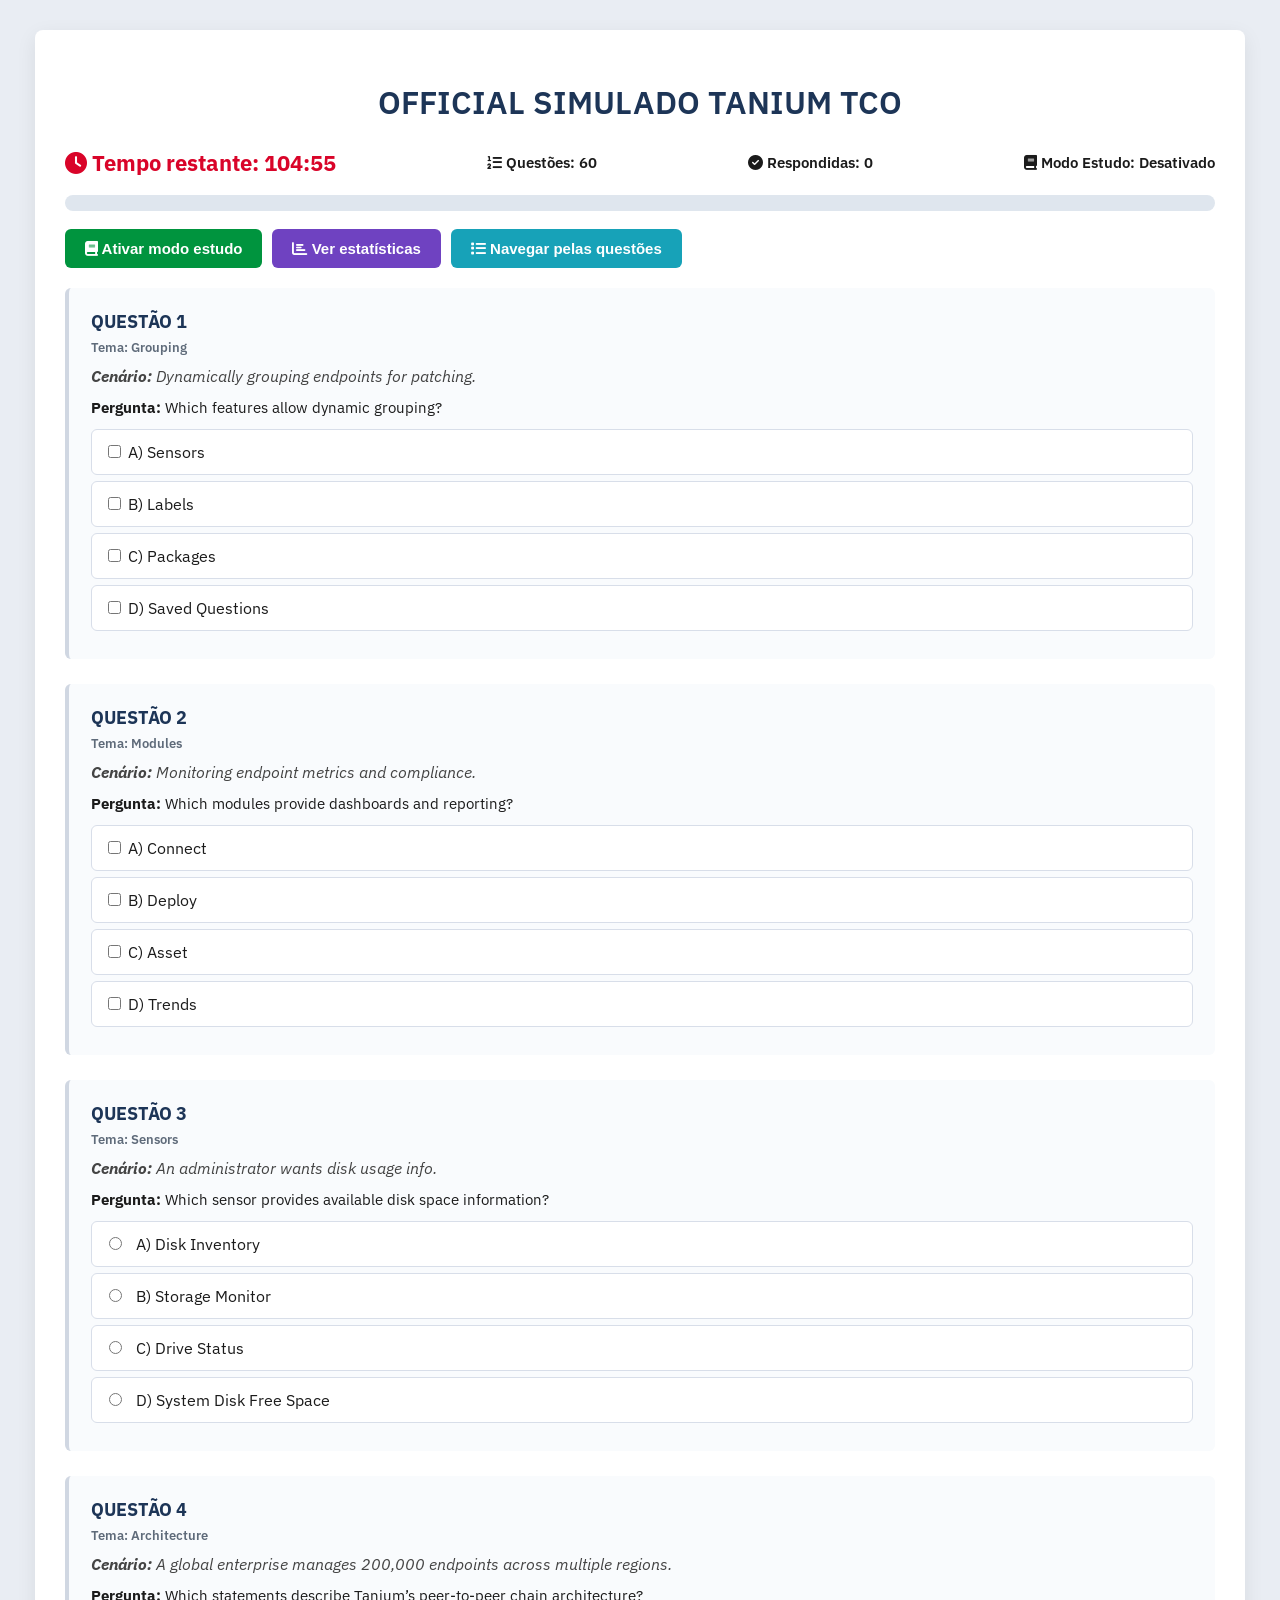
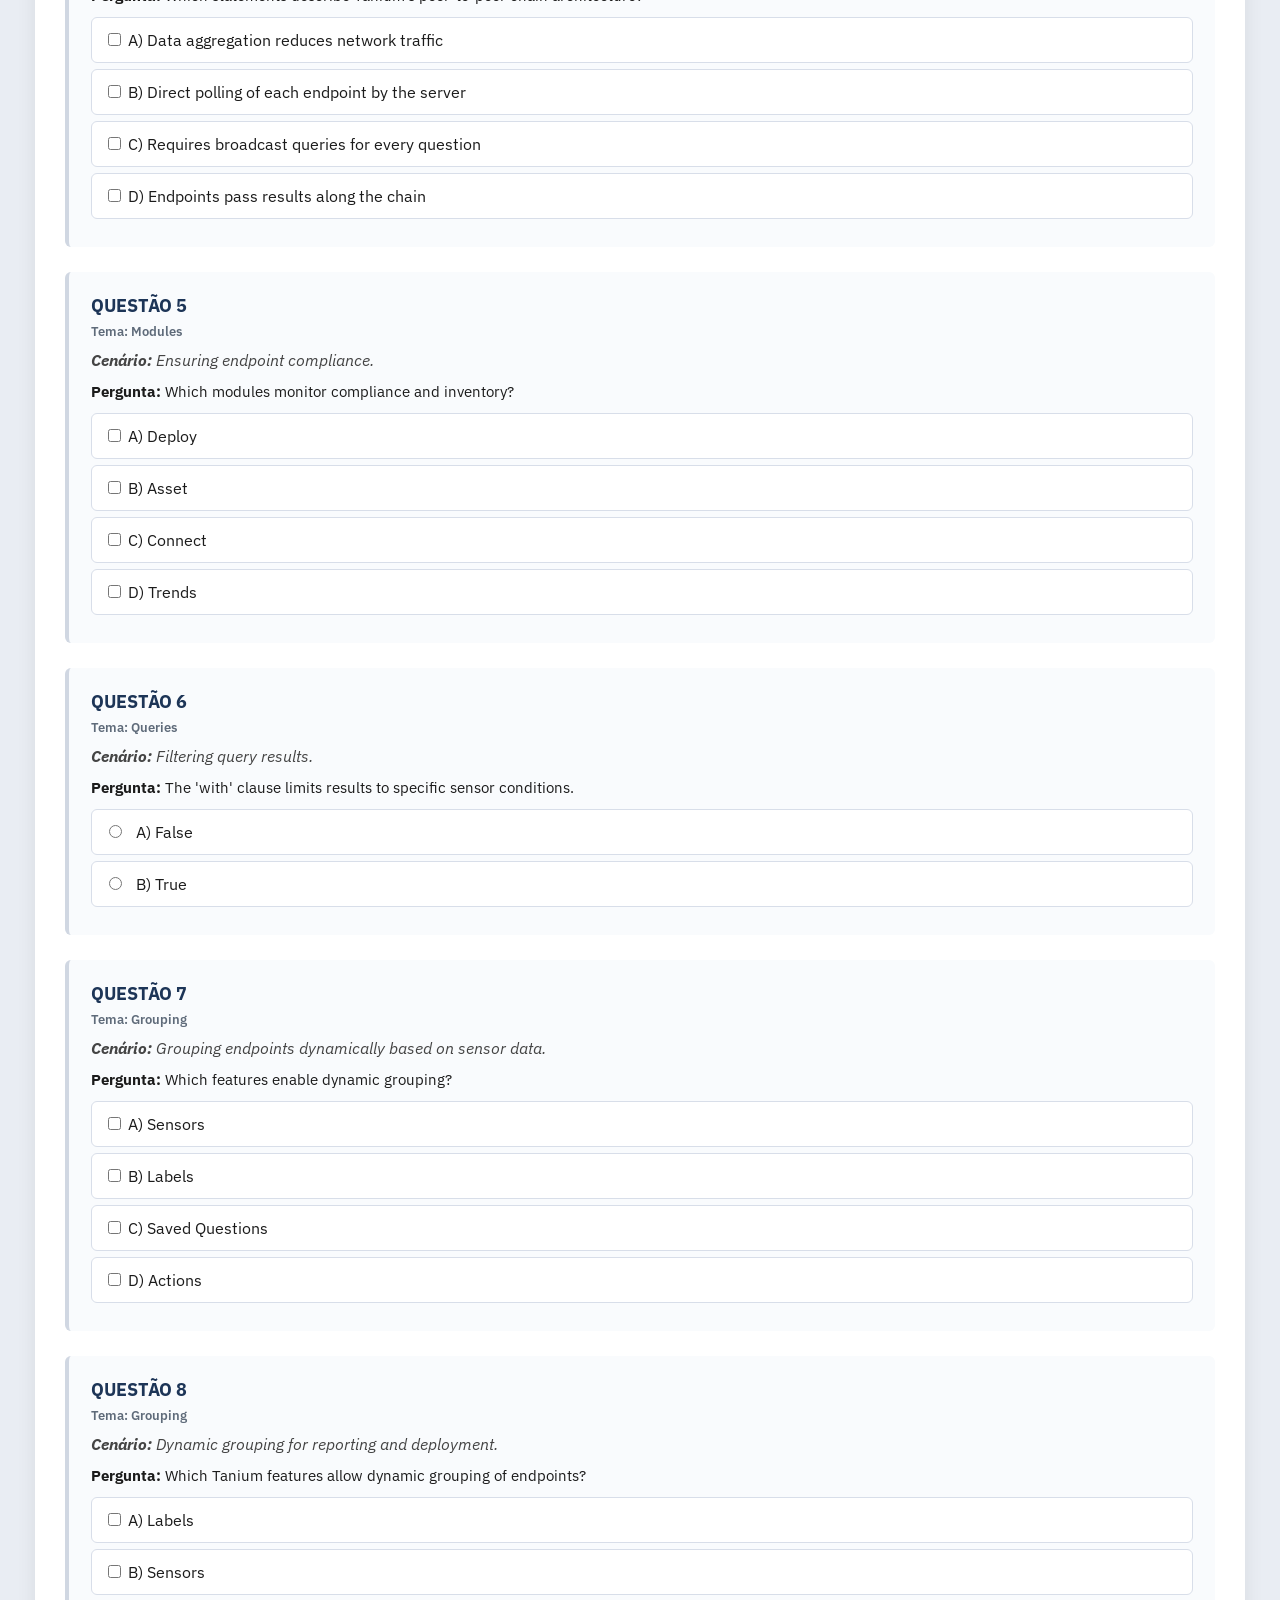
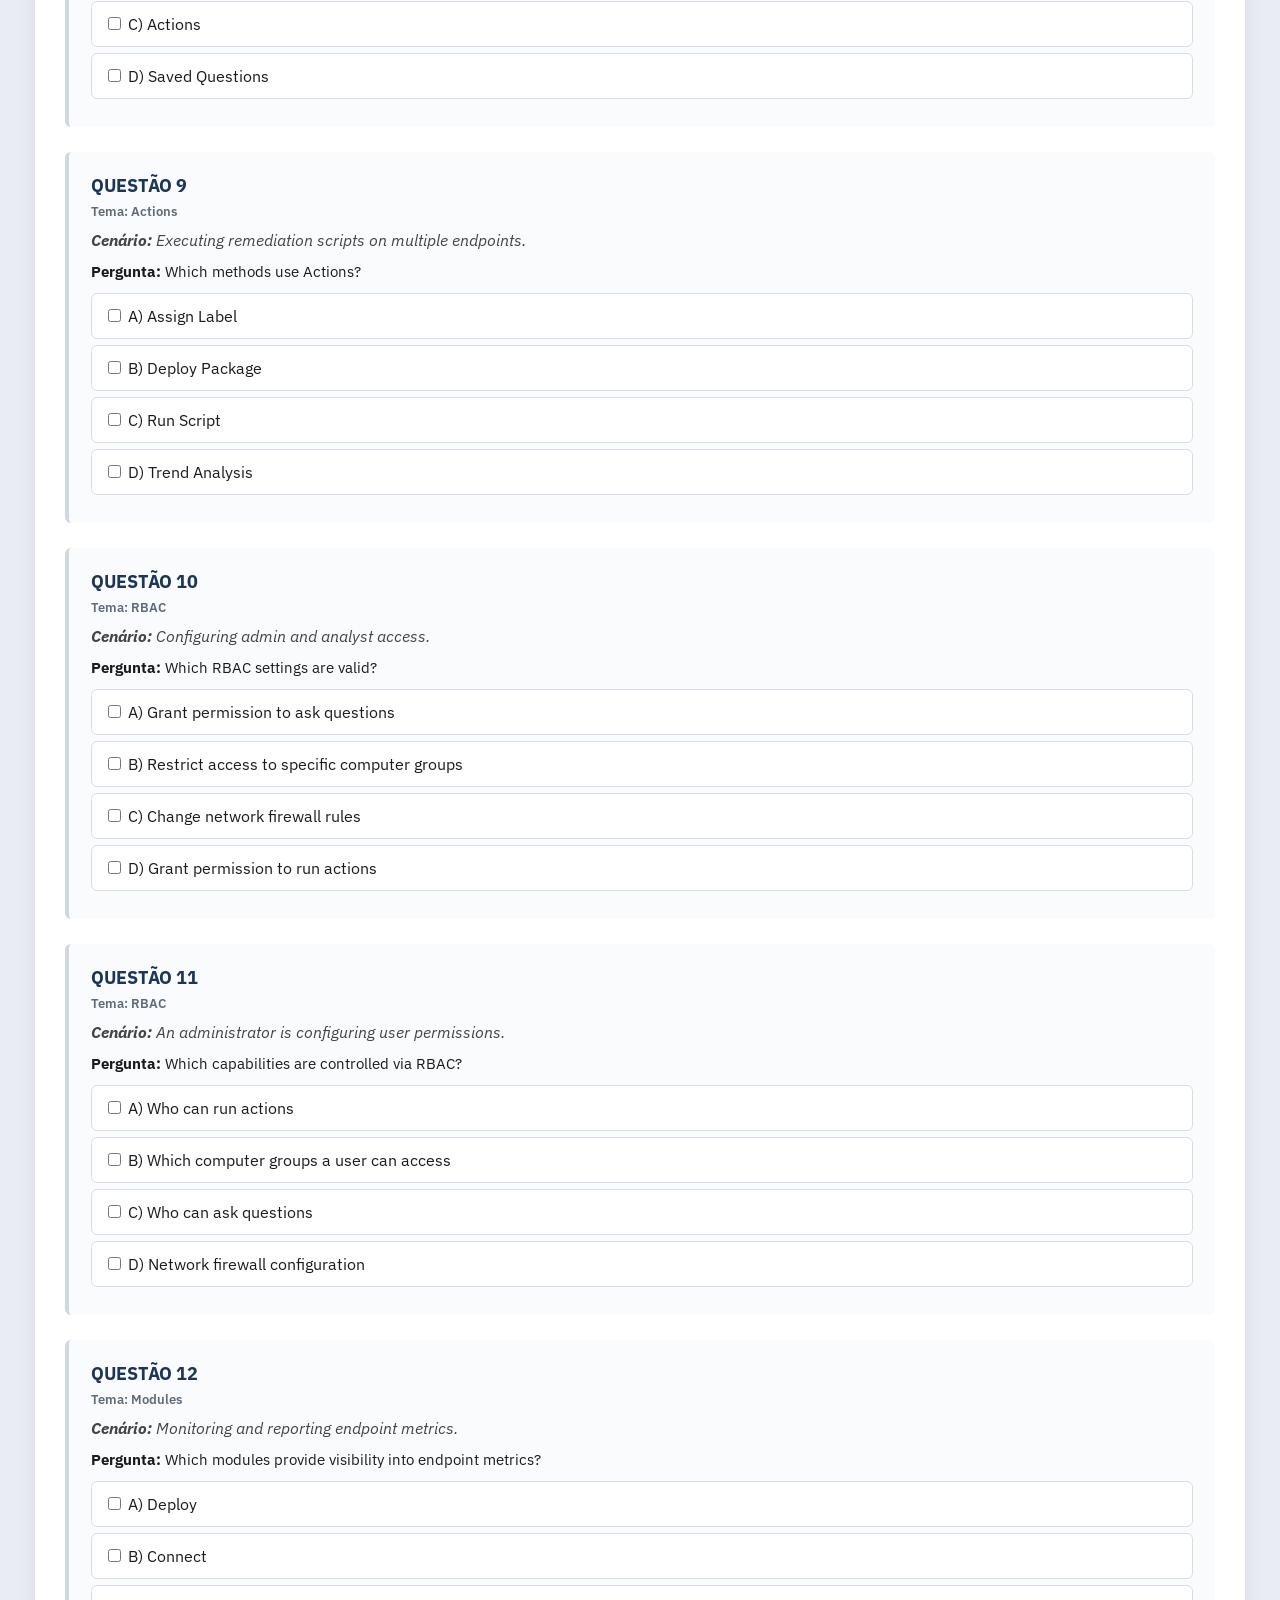
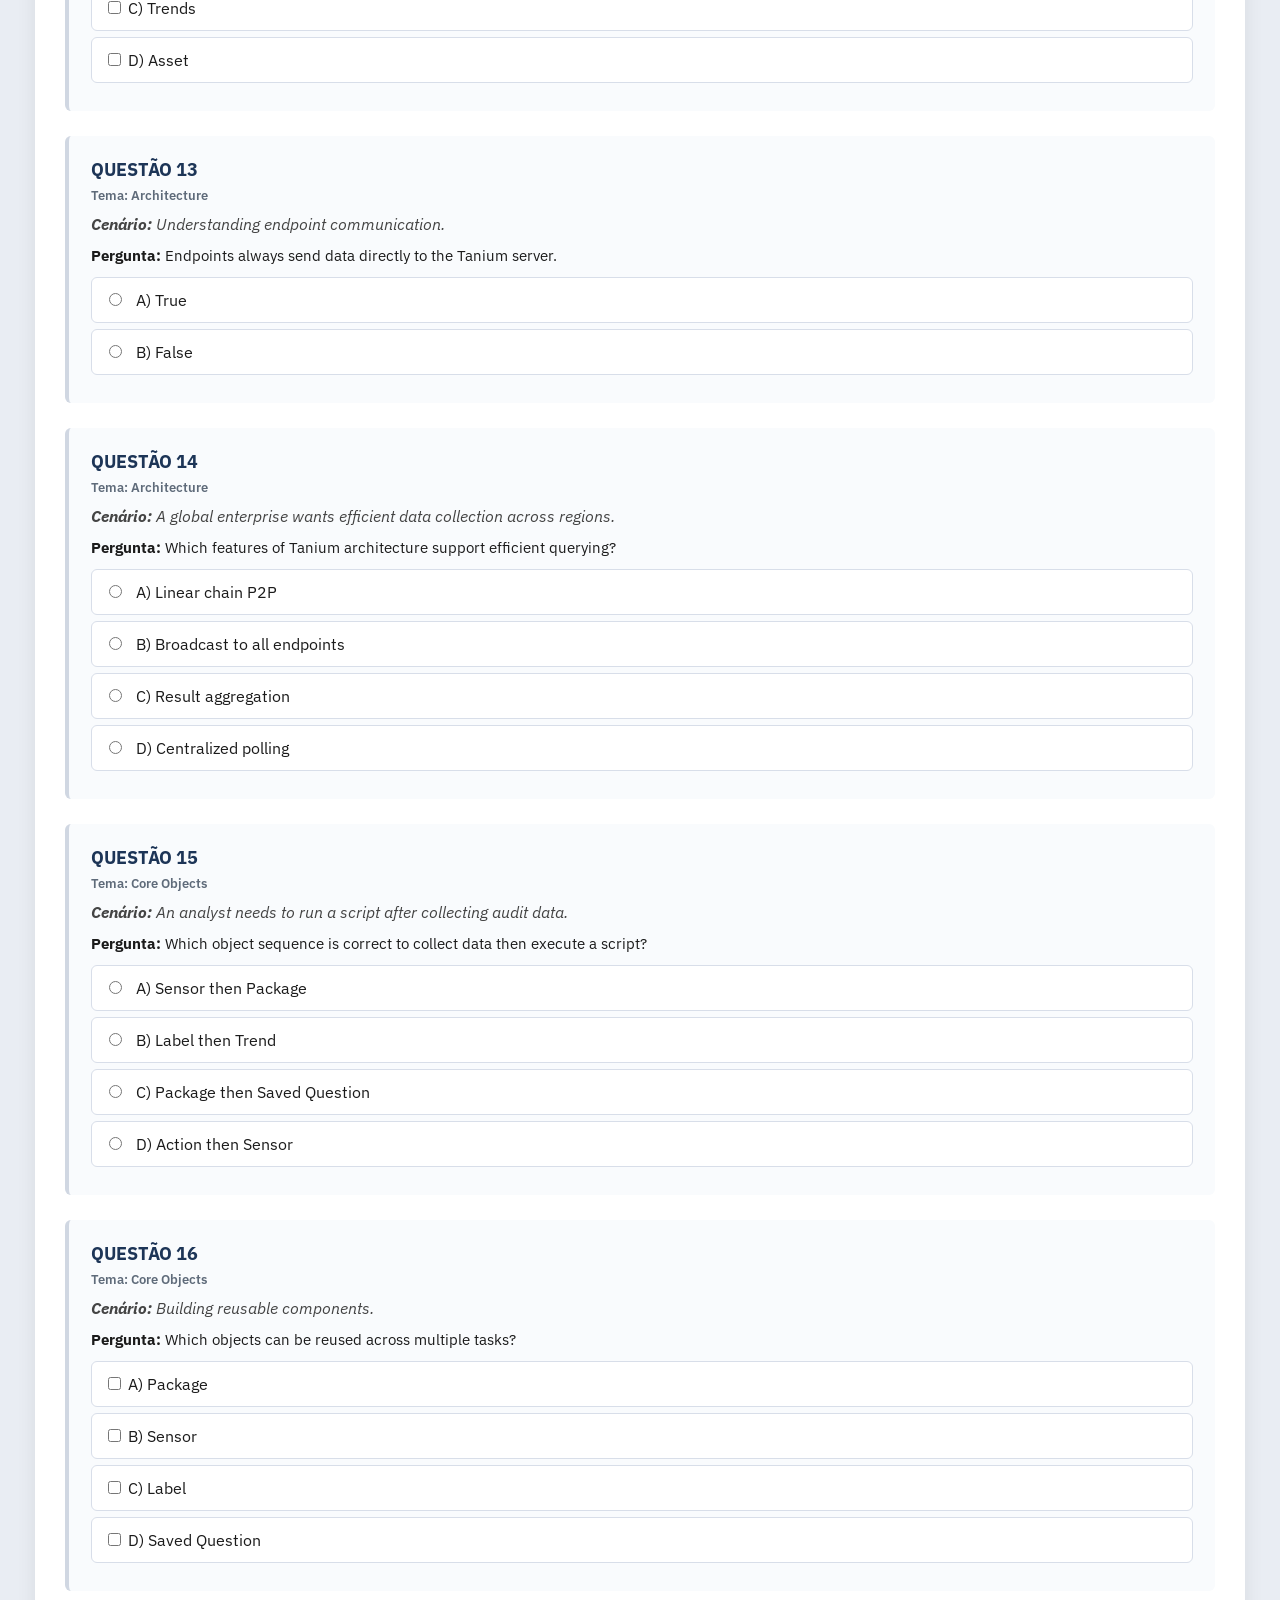
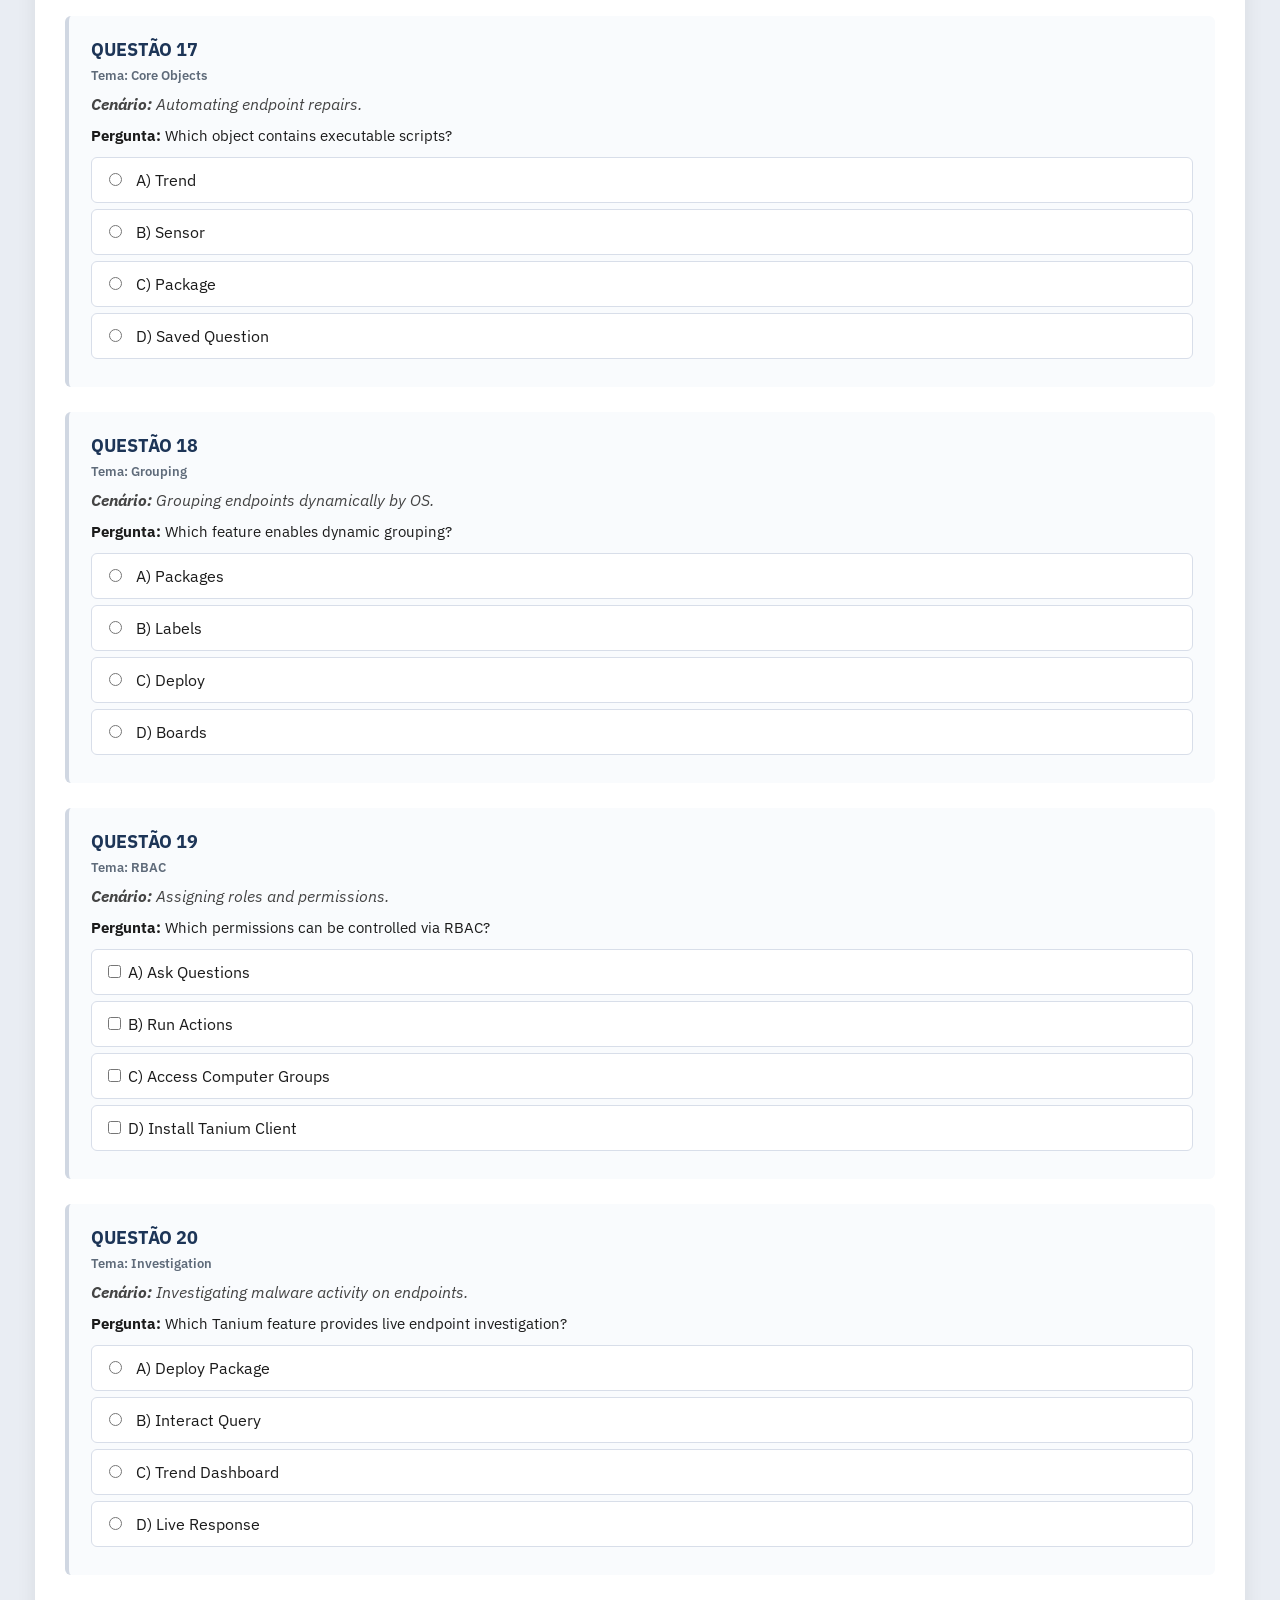
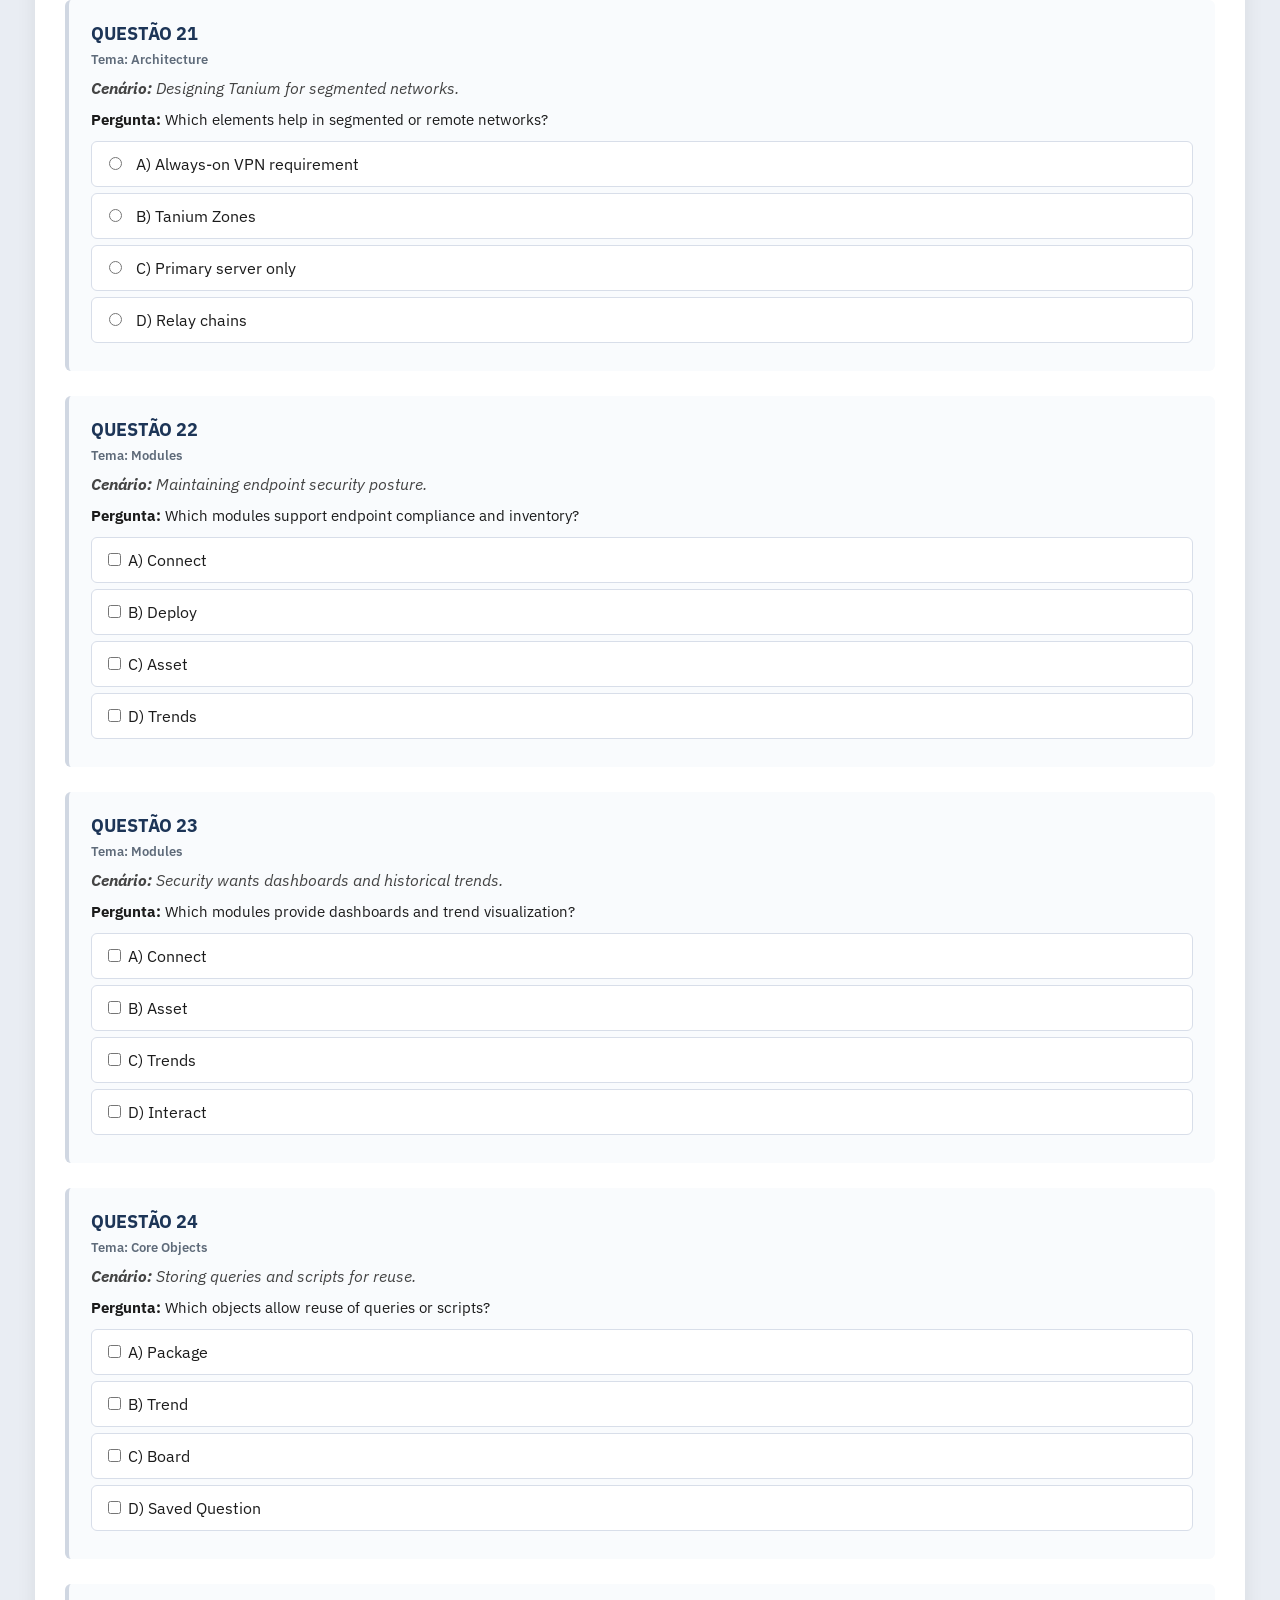
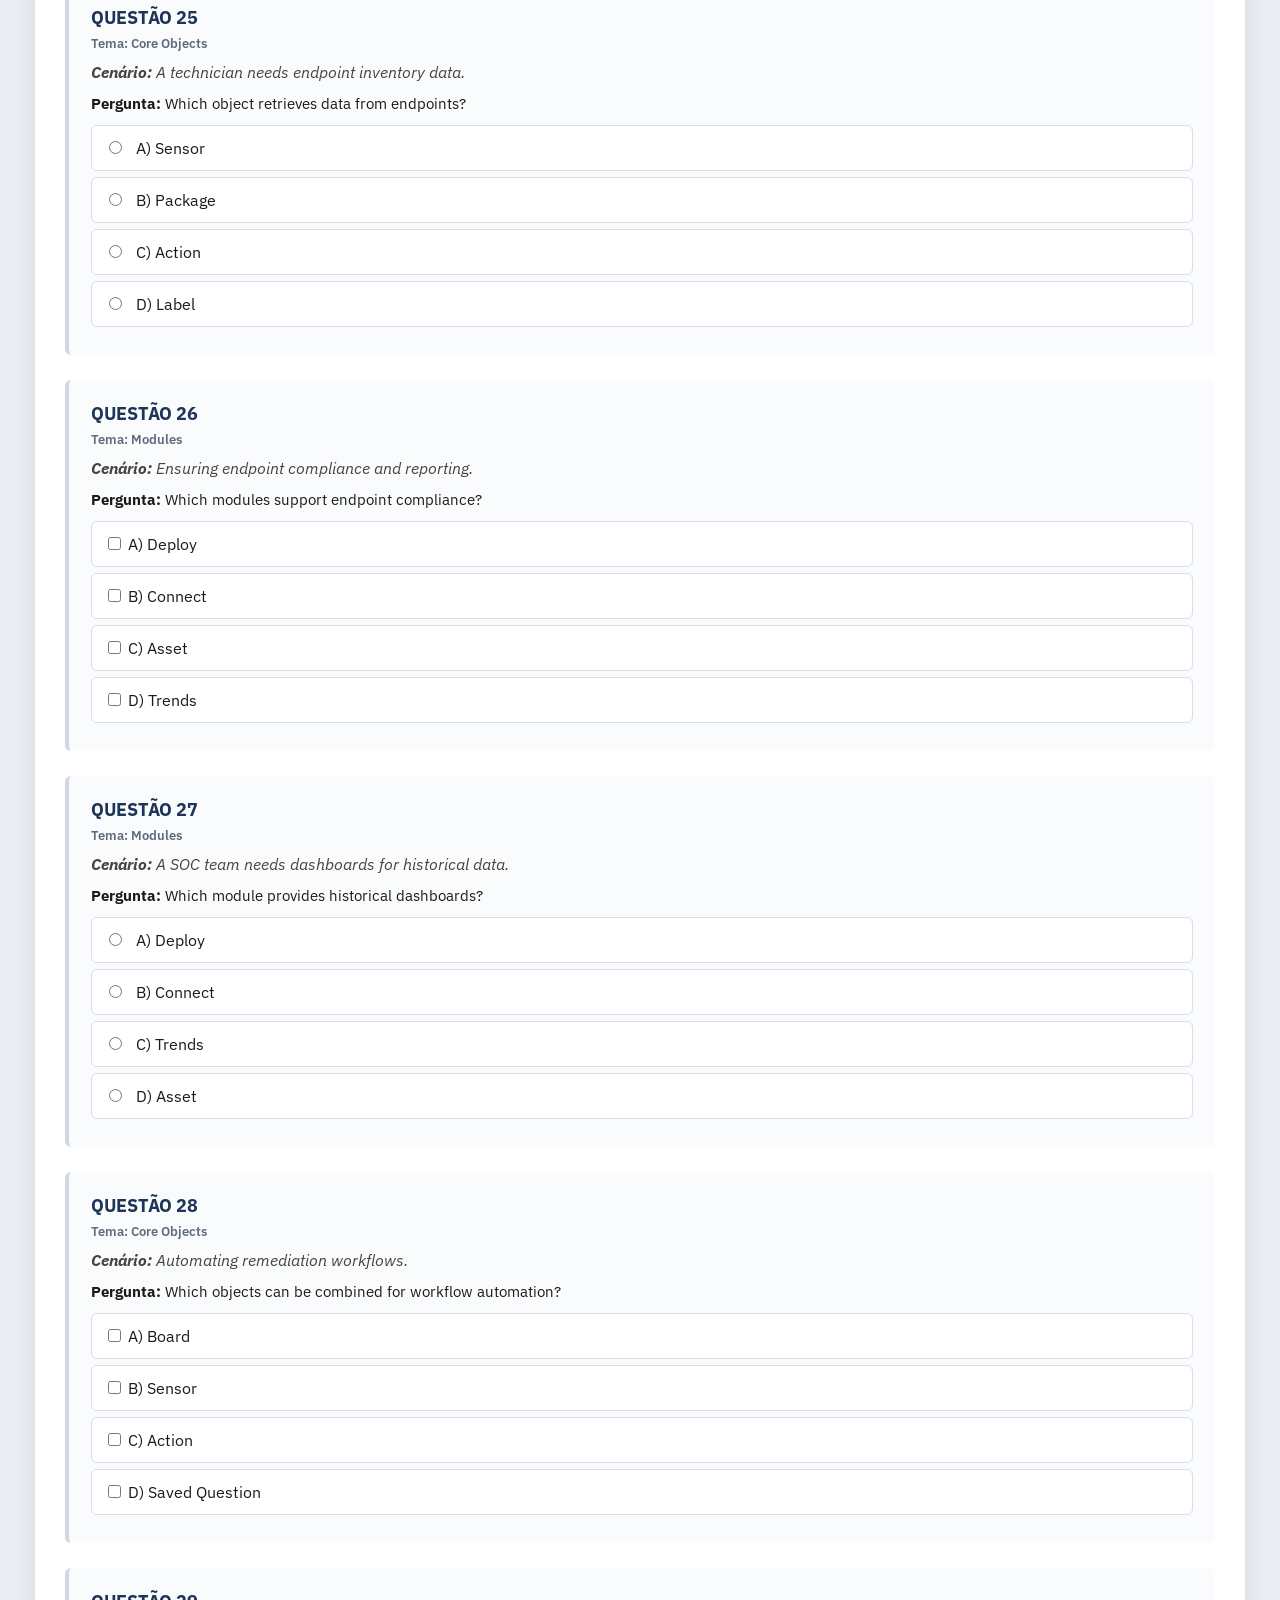
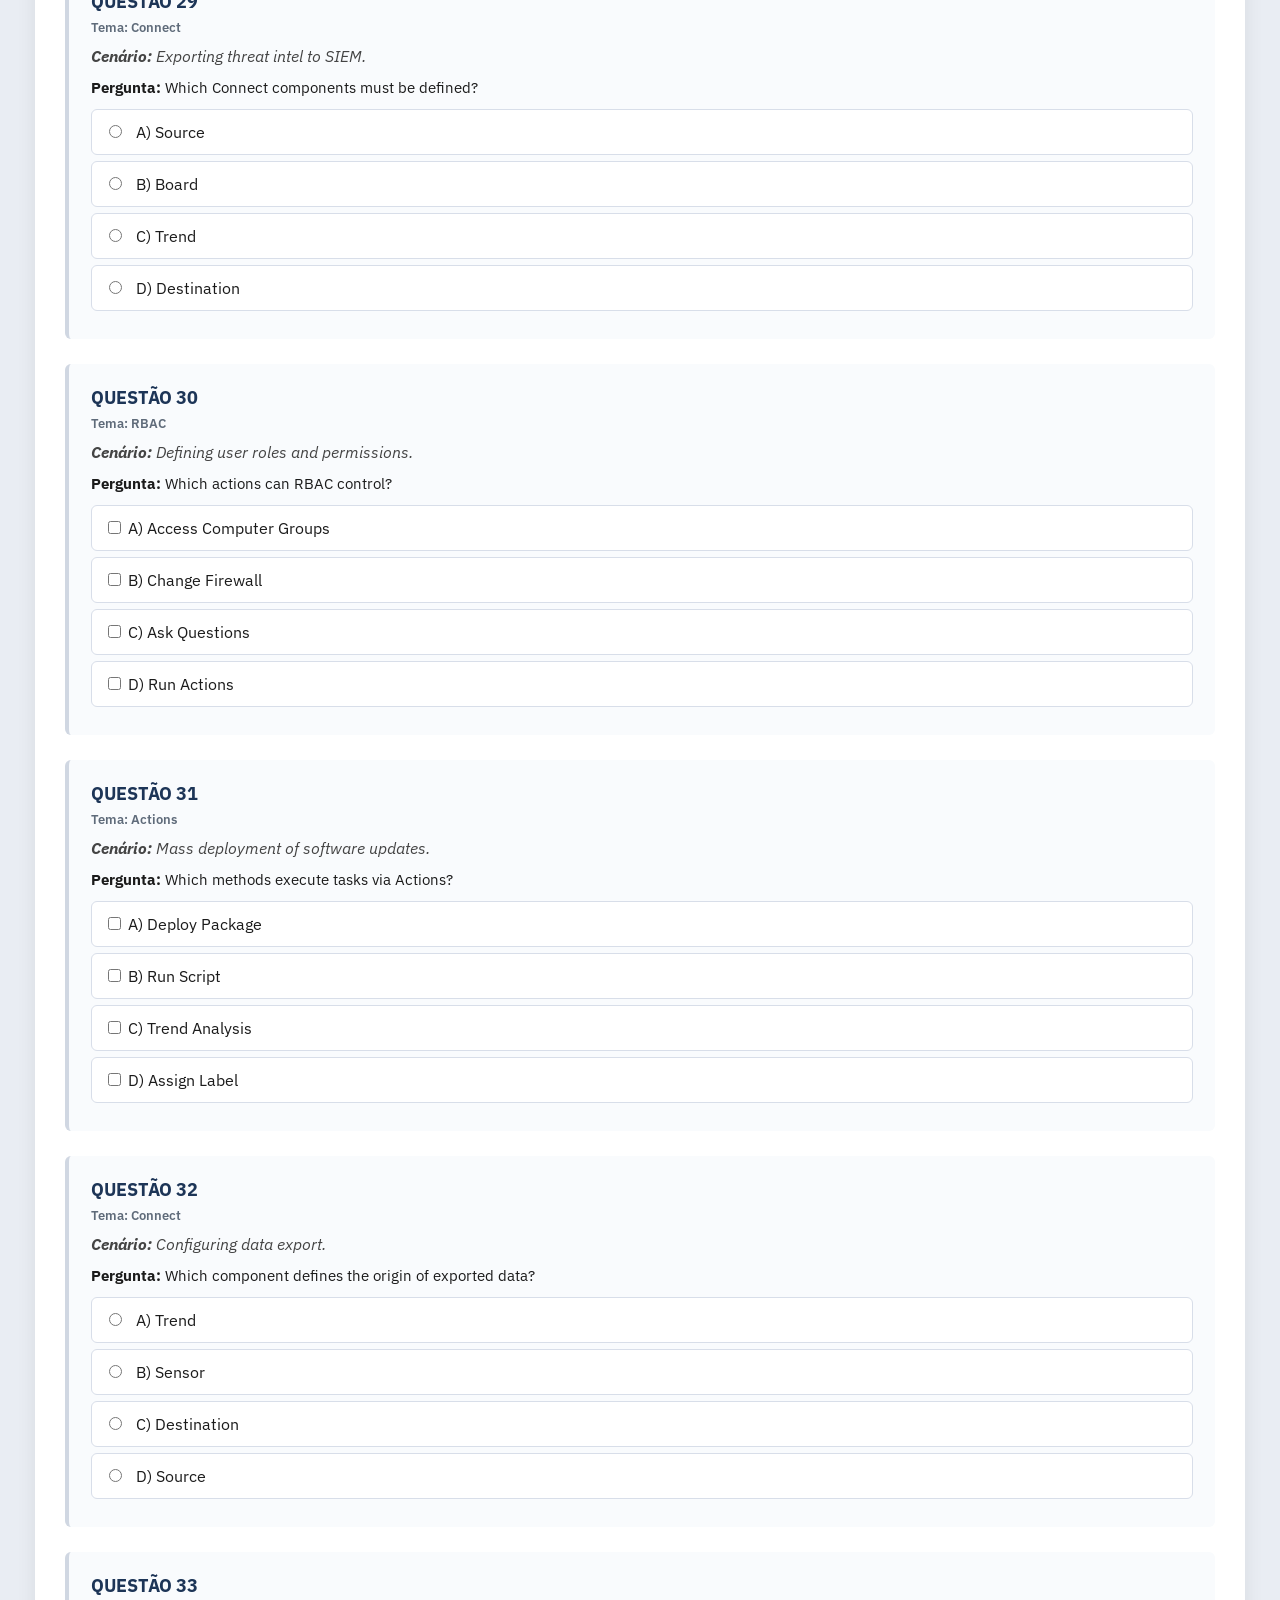
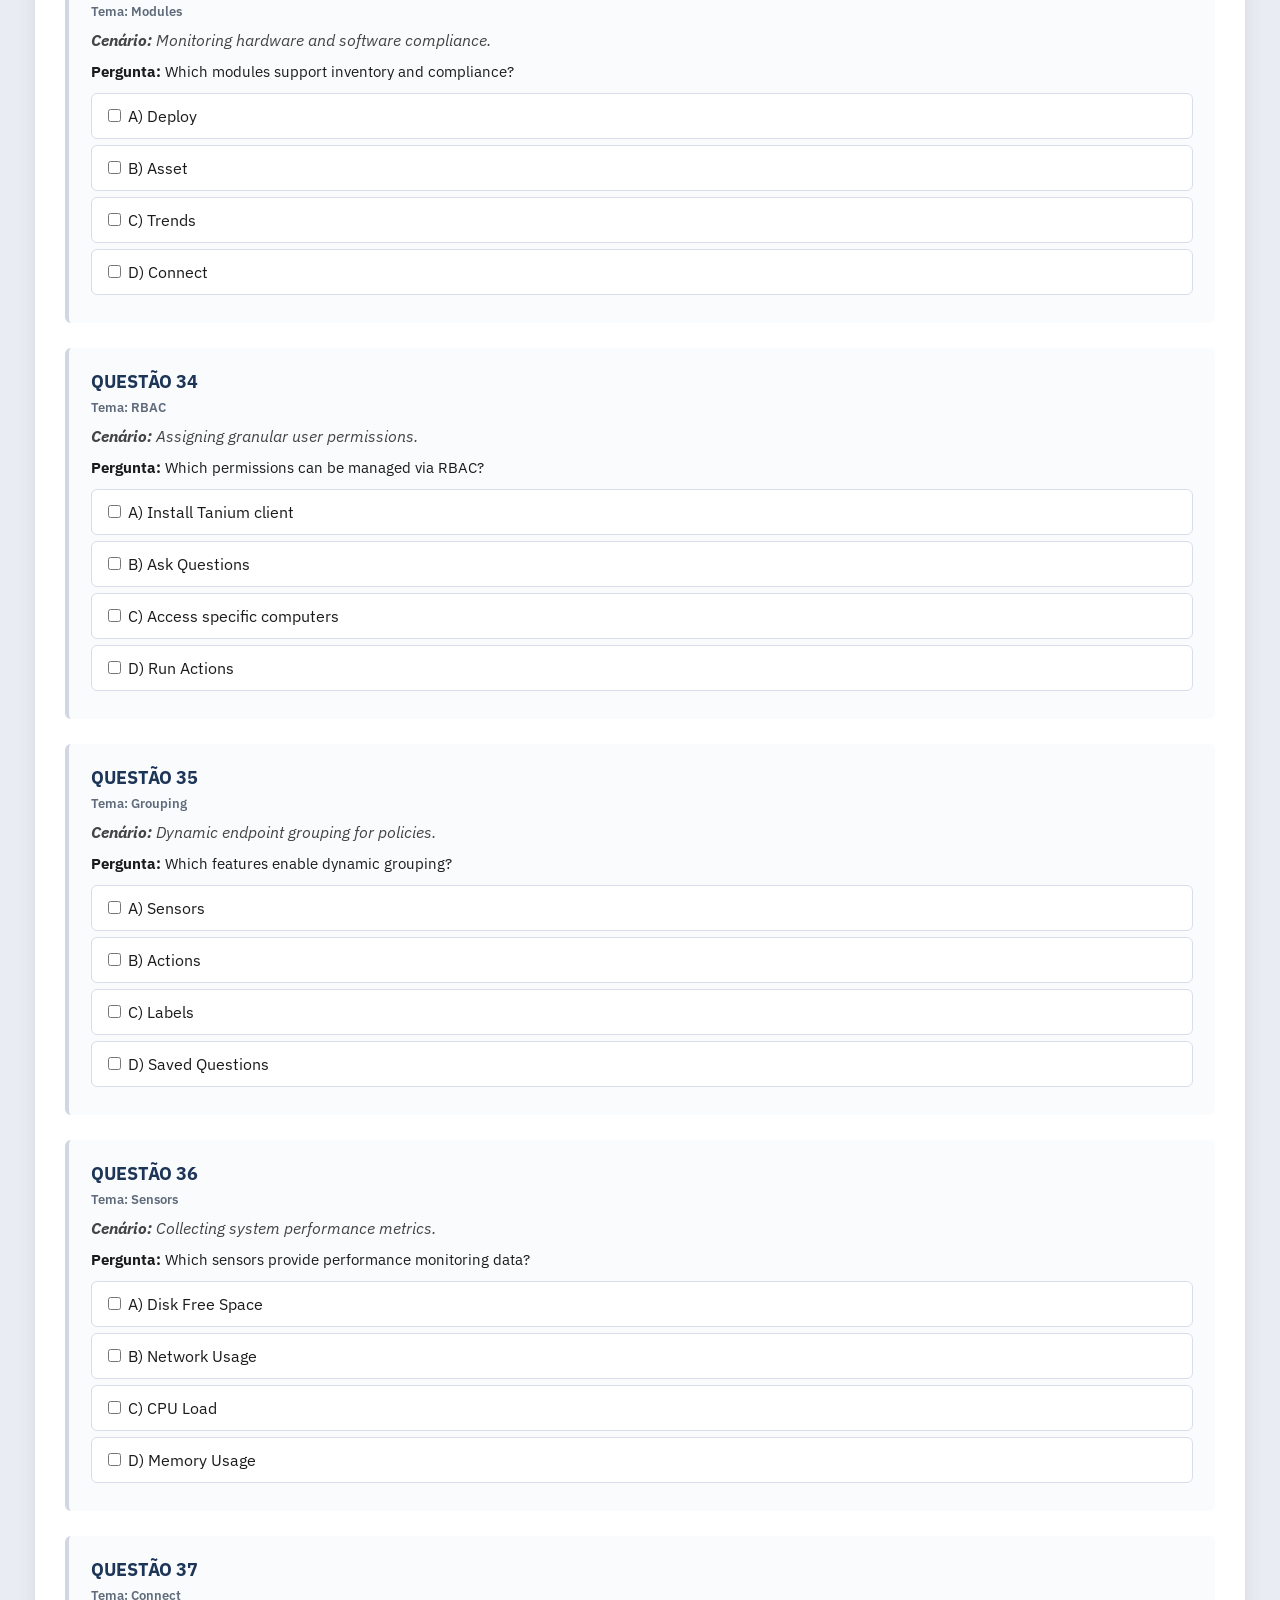
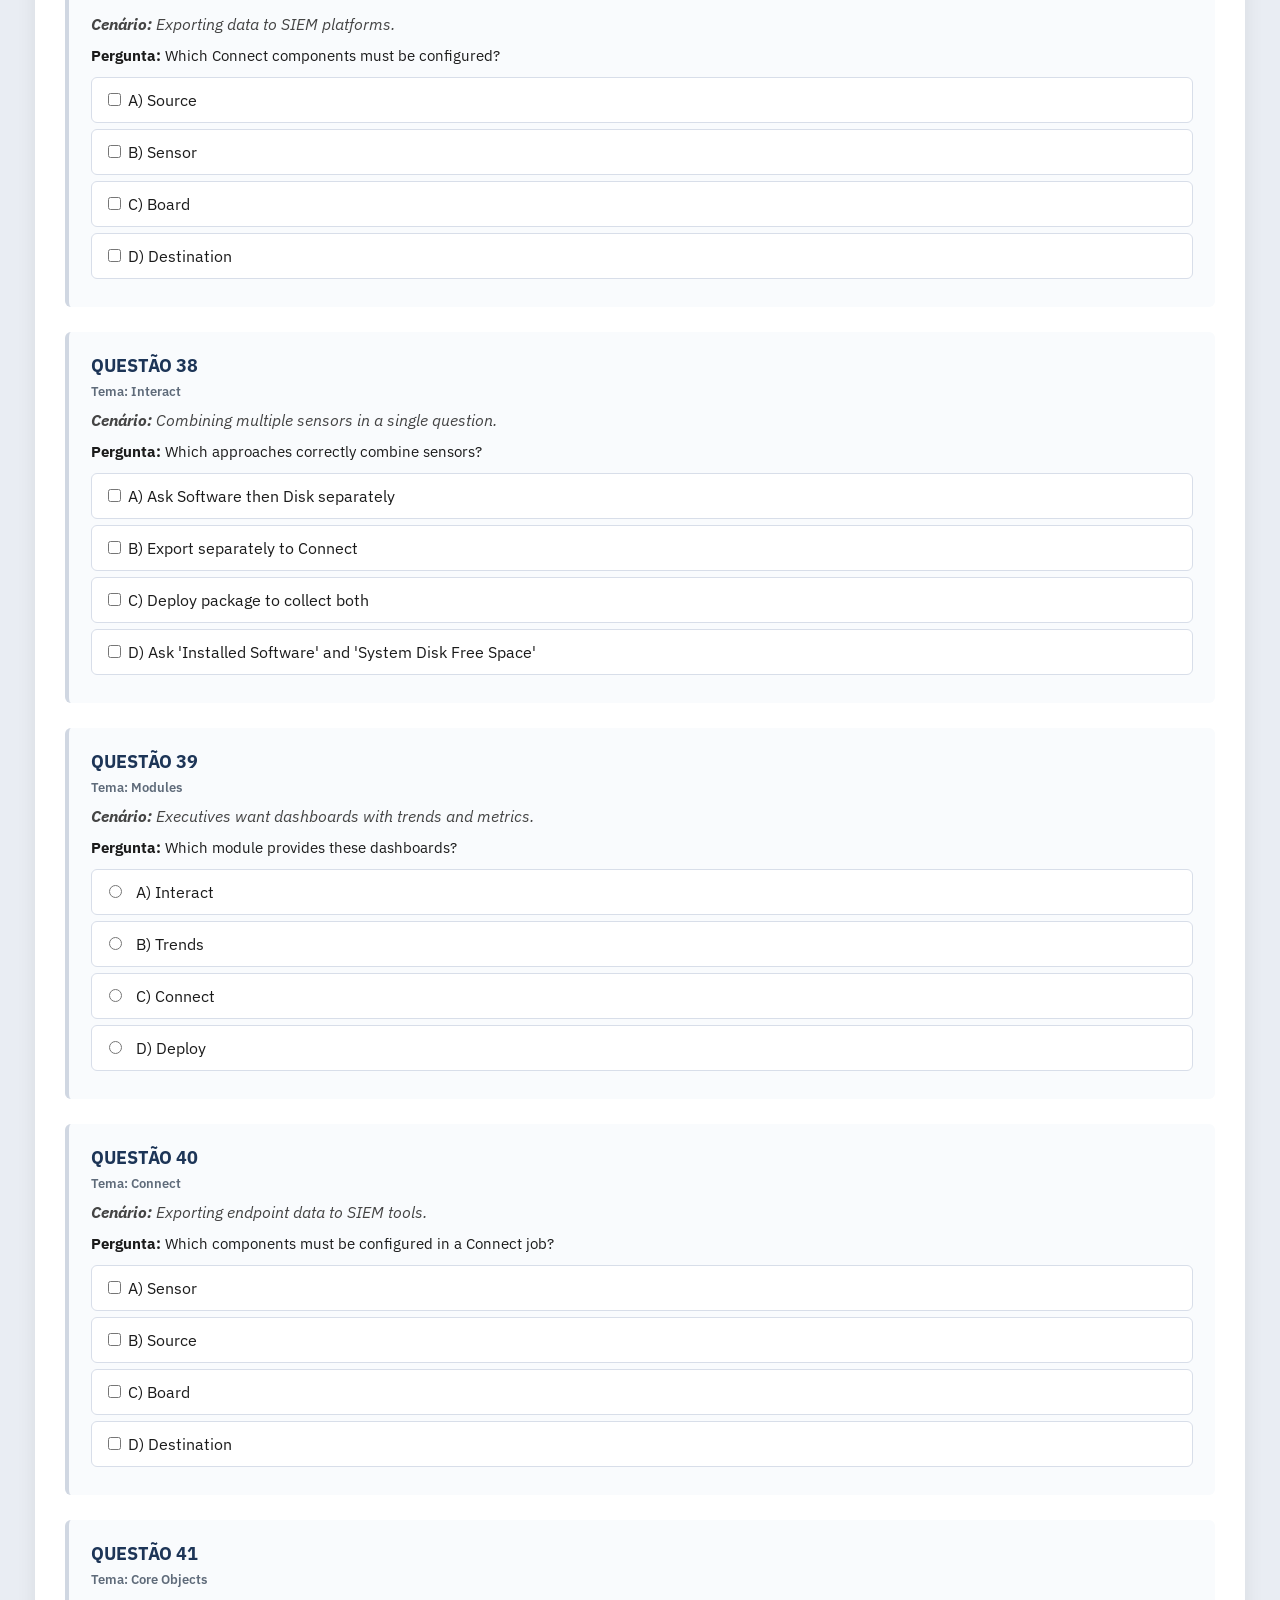
==== index.html @ 439e9761 "feat: implementing icons and update title page" ====
<!DOCTYPE html>
<html lang="pt-BR">

<head>
    <meta charset="UTF-8">
    <meta name="viewport" content="width=device-width, initial-scale=1.0">
    <title>OFFICIAL TANIUM SIMULATION - TCO</title>
    <link rel="stylesheet" href="style.css">

    <!-- Font Awesome Free via CDN (funciona para todos os ícones free) -->
    <link rel="stylesheet" href="https://cdnjs.cloudflare.com/ajax/libs/font-awesome/6.5.0/css/all.min.css">
</head>

<body>

    <div class="container">

        <!-- HEADER -->
        <header>
            <h1>OFFICIAL SIMULADO TANIUM TCO</h1>

            <div class="exam-info">
                <div class="timer">
                    <i class="fa-solid fa-clock"></i> Tempo restante:
                    <span id="time">105:00</span>
                </div>
                <div class="score-info">
                    <i class="fa-solid fa-list-ol"></i> Questões:
                    <span id="totalQuestions">0</span>
                </div>
                <div class="answered-info">
                    <i class="fa-solid fa-check-circle"></i> Respondidas:
                    <span id="answeredCount">0</span>
                </div>
                <div class="mode-info">
                    <i class="fa-solid fa-book"></i> Modo Estudo:
                    <span id="studyModeStatus">Desativado</span>
                </div>
            </div>

            <div class="progressbar">
                <div class="progress" id="progress"></div>
            </div>
        </header>

        <!-- TOP CONTROLS -->
        <section class="top-controls">
            <button type="button" id="toggleStudyMode">
                <i class="fa-solid fa-book"></i> Ativar modo estudo
            </button>

            <button type="button" id="openStats">
                <i class="fa-solid fa-chart-bar"></i> Ver estatísticas
            </button>

            <button type="button" id="questionNavigator">
                <i class="fa-solid fa-list"></i> Navegar pelas questões
            </button>
        </section>

        <!-- QUESTION NAVIGATOR OVERLAY -->
        <div id="navigatorOverlay" class="overlay" style="display:none;">
            <div class="overlay-content">
                <h2><i class="fa-solid fa-list"></i> Navegação pelas Questões</h2>
                <div id="navigatorContainer"></div>
                <div class="overlay-buttons">
                    <button type="button" id="closeNavigator"><i class="fa-solid fa-times"></i> Fechar</button>
                </div>
            </div>
        </div>

        <!-- PAUSE OVERLAY -->
        <div id="pauseOverlay" class="overlay" style="display:none;">
            <div class="overlay-content">
                <h2><i class="fa-solid fa-pause-circle"></i> Prova Pausada</h2>
                <p>A prova está pausada.</p>
                <div class="overlay-buttons">
                    <button type="button" id="resumeOverlay"><i class="fa-solid fa-play"></i> Retomar prova</button>
                    <button type="button" id="restartOverlay"><i class="fa-solid fa-redo"></i> Reiniciar prova</button>
                </div>
            </div>
        </div>

        <!-- WARNING OVERLAY -->
        <div id="warningOverlay" class="overlay" style="display:none;">
            <div class="overlay-content">
                <h2><i class="fa-solid fa-triangle-exclamation"></i> Atenção</h2>
                <p>Você ainda não respondeu todas as questões.</p>
                <div class="overlay-buttons">
                    <button type="button" id="closeWarning"><i class="fa-solid fa-arrow-right"></i> Continuar
                        prova</button>
                </div>
            </div>
        </div>

        <!-- STATISTICS OVERLAY -->
        <div id="statsOverlay" class="overlay" style="display:none;">
            <div class="overlay-content stats-box">
                <h2><i class="fa-solid fa-chart-bar"></i> Estatísticas de Desempenho</h2>
                <p>Desempenho por tema:</p>
                <div id="statsContainer"></div>
                <div class="overlay-buttons">
                    <button type="button" id="closeStats"><i class="fa-solid fa-times"></i> Fechar</button>
                </div>
            </div>
        </div>

        <!-- QUIZ -->
        <main>
            <form id="quiz" autocomplete="off"></form>
        </main>

        <!-- STUDY MODE EXPLANATION -->
        <section id="studyExplanation" class="study-panel" style="display:none;">
            <h3><i class="fa-solid fa-book-open"></i> Explicação da resposta</h3>
            <div id="explanationContent"></div>
        </section>

        <!-- CONTROLS -->
        <footer>
            <div class="buttons">
                <button type="button" id="pause"><i class="fa-solid fa-pause"></i> Pausar tentativa</button>
                <button type="button" id="finish"><i class="fa-solid fa-check"></i> Finalizar prova</button>
                <button type="button" id="restart"><i class="fa-solid fa-redo"></i> Refazer prova</button>
            </div>
        </footer>

        <!-- RESULT -->
        <section id="result"></section>

    </div>

    <script src="questions.js"></script>
    <script src="script.js"></script>

</body>

</html>
---- style.css ----
/* BASE */

@import url('https://fonts.googleapis.com/css2?family=IBM+Plex+Sans:ital,wght@0,100..700;1,100..700&display=swap');

body {
    font-family: "IBM Plex Sans", sans-serif;
    background : #e9edf3;
    margin     : 0;
    padding    : 0;
    color      : #1b1b1b;
}

/* CONTAINER */

.container {
    max-width    : 1150px;
    margin       : 30px auto;
    background   : white;
    padding      : 30px;
    border-radius: 8px;
    box-shadow   : 0 6px 20px rgba(0, 0, 0, 0.08);
}

/* HEADER */

header h1 {
    text-align   : center;
    margin-bottom: 25px;
    font-weight  : 600;
    color        : #1d3557;
}

/* EXAM INFO BAR */

.exam-info {
    display        : flex;
    justify-content: space-between;
    align-items    : center;
    flex-wrap      : wrap;
    gap            : 12px;
    margin-bottom  : 15px;
}

.timer {
    font-size  : 22px;
    font-weight: 700;
    color      : #d90429;
}

.score-info,
.answered-info,
.mode-info {
    font-size  : 15px;
    font-weight: 600;
}

/* PROGRESS BAR */

.progressbar {
    height       : 16px;
    background   : #dfe6ee;
    border-radius: 8px;
    overflow     : hidden;
    margin       : 18px 0;
}

.progress {
    height    : 100%;
    width     : 0%;
    background: linear-gradient(90deg, #1d7dfa, #00c2ff);
    transition: width 0.3s ease;
}

/* TOP CONTROLS */

.top-controls {
    display      : flex;
    flex-wrap    : wrap;
    gap          : 10px;
    margin-bottom: 20px;
}

/* QUESTION BLOCK */

.question {
    padding      : 22px;
    margin-bottom: 25px;
    border-left  : 4px solid #d0d7e2;
    background   : #f9fbfd;
    border-radius: 6px;
    transition   : box-shadow 0.2s ease;
}

.question:hover {
    box-shadow: 0 2px 8px rgba(0, 0, 0, 0.05);
}

.question b {
    font-size: 18px;
    color    : #1d3557;
}

/* TOPIC */

.topic {
    margin-top : 6px;
    font-size  : 13px;
    color      : #5f6b7a;
    font-weight: 600;
}

/* SCENARIO */

.scenario {
    margin-top   : 10px;
    margin-bottom: 12px;
    font-style   : italic;
    color        : #444;
}

/* QUESTION TEXT */

.questionText {
    margin-bottom: 12px;
    font-size    : 15px;
}

/* ANSWERS */

.answers {
    margin-top: 12px;
}

.answers label {
    display      : block;
    padding      : 12px;
    margin       : 6px 0;
    border-radius: 6px;
    cursor       : pointer;
    border       : 1px solid #d8dee9;
    background   : white;
    transition   : all 0.15s ease;
}

.answers label:hover {
    background  : #eef4ff;
    border-color: #90b7ff;
}

.answers input[type="radio"] {
    margin-right: 10px;
    cursor      : pointer;
}

/* CORRECT / WRONG */

.correct {
    background: #e6f7ec !important;
    border    : 1px solid #2ecc71;
}

.wrong {
    background: #fdecea !important;
    border    : 1px solid #e74c3c;
}

/* STUDY MODE PANEL */

.study-panel {
    margin-top   : 30px;
    padding      : 20px;
    background   : #f0f6ff;
    border-left  : 5px solid #2a6df4;
    border-radius: 6px;
}

.study-panel h3 {
    margin-top: 0;
    color     : #1d3557;
}

/* STATISTICS */

.stat {
    background   : #f7f9fc;
    border       : 1px solid #dfe5ef;
    padding      : 14px;
    border-radius: 6px;
    margin-bottom: 10px;
}

/* BUTTON AREA */

.buttons {
    margin-top: 25px;
    display   : flex;
    flex-wrap : wrap;
    gap       : 10px;
}

/* BUTTON STYLE */

button {
    padding      : 11px 20px;
    border       : none;
    border-radius: 6px;
    font-size    : 15px;
    cursor       : pointer;
    transition   : background 0.2s ease, transform 0.05s ease;
    font-weight  : 600;
}

button:active {
    transform: scale(0.97);
}

/* PRIMARY BUTTON */

#finish {
    background: #008a29;
    color     : white;
}

#finish:hover {
    background: #1d57c8;
}

/* PAUSE */

#pause {
    background: #ffb703;
    color     : black;
}

#pause:hover {
    background: #f4a300;
}

/* RESTART */

#restart {
    background: #6c757d;
    color     : white;
    display   : none;
}

#restart:hover {
    background: #545b62;
}

/* TOP CONTROL BUTTONS */

#toggleStudyMode {
    background: #00943e;
    color     : white;
}

#toggleStudyMode:hover {
    background: #008ec4;
}

#openStats {
    background: #6f42c1;
    color     : white;
}

#openStats:hover {
    background: #5a34a6;
}

#questionNavigator {
    background: #17a2b8;
    color     : white;
}

#questionNavigator:hover {
    background: #128596;
}

/* RESULT */

#result {
    margin-top : 35px;
    font-size  : 22px;
    text-align : center;
    font-weight: 700;
}

/* OVERLAY BASE */

.overlay {
    position       : fixed;
    top            : 0;
    left           : 0;
    width          : 100%;
    height         : 100%;
    background     : rgba(0, 0, 0, 0.65);
    display        : none;
    align-items    : center;
    justify-content: center;
    z-index        : 999;
    cursor         : pointer;
}

.overlay-content {
    position     : relative;
    background   : white;
    padding      : 40px;
    border-radius: 8px;
    text-align   : center;
    max-width    : 450px;
    width        : 90%;
    box-shadow   : 0 8px 25px rgba(0, 0, 0, 0.2);
    overflow-y   : auto;
    max-height   : 80vh;
    cursor       : default;
}

.overlay-content h2 {
    margin-top: 0;
    color     : #1d3557;
}

/* NAVIGATOR CONTAINER */

#navigatorContainer {
    display        : flex;
    flex-wrap      : wrap;
    gap            : 10px;
    max-height     : 300px;
    overflow-y     : auto;
    justify-content: center;
    margin-top     : 15px;
}

#navigatorContainer button {
    flex         : 0 0 80px;
    padding      : 10px;
    font-size    : 14px;
    border-radius: 6px;
    border       : 1px solid #d8dee9;
    background   : #f0f6ff;
    cursor       : pointer;
    transition   : all 0.15s ease;
}

#navigatorContainer button:hover {
    background  : #d0e4ff;
    border-color: #90b7ff;
}

/* STATISTICS BOX */

.stats-box {
    max-width: 500px;
}

/* OVERLAY BUTTON AREA */

.overlay-buttons {
    margin-top     : 20px;
    display        : flex;
    justify-content: center;
    gap            : 10px;
    flex-wrap      : wrap;
}

/* OVERLAY BUTTONS */

#resumeOverlay {
    background: #2ecc71;
    color     : white;
    padding   : 12px 25px;
    font-size : 17px;
}

#resumeOverlay:hover {
    background: #27ae60;
}

#restartOverlay {
    background: #e74c3c;
    color     : white;
    padding   : 12px 25px;
    font-size : 17px;
}

#restartOverlay:hover {
    background: #c0392b;
}

#closeWarning {
    background: #e74c3c;
    color     : white;
    padding   : 12px 25px;
    font-size : 17px;
}

#closeWarning:hover {
    background: #c0392b;
}

#closeStats {
    background: #6c757d;
    color     : white;
    padding   : 12px 25px;
    font-size : 16px;
}

#closeStats:hover {
    background: #545b62;
}

/* MOBILE */

@media (max-width: 768px) {
    .container {
        padding: 20px;
    }

    .exam-info {
        flex-direction: column;
        align-items   : flex-start;
    }

    .timer {
        font-size: 20px;
    }

    .buttons {
        flex-direction: column;
    }

    button {
        width: 100%;
    }

    .top-controls {
        flex-direction: column;
    }
}
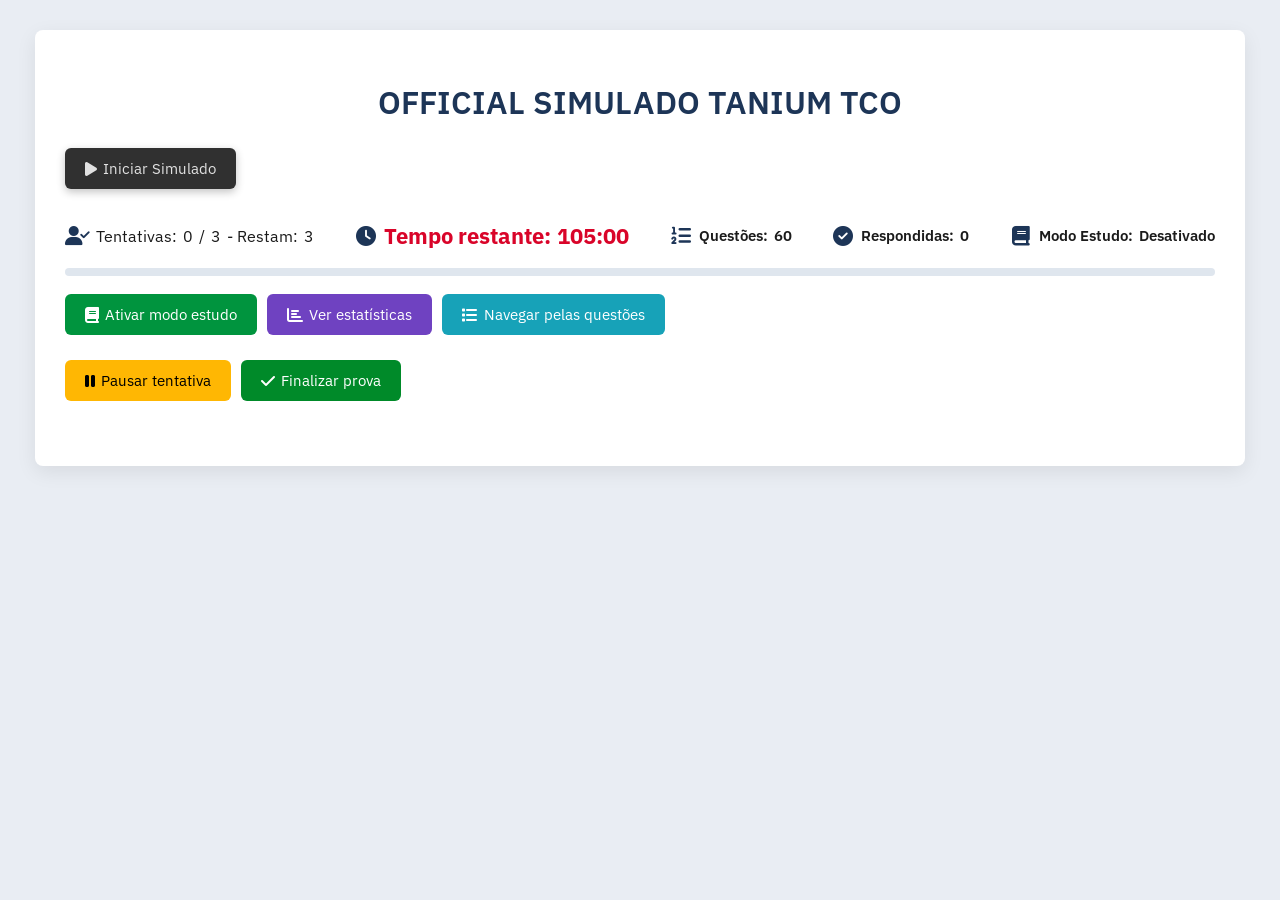
==== commit a19ccf4e: "fix: correcting study method" ====
--- a/index.html
+++ b/index.html
@@ -6,8 +6,6 @@
     <meta name="viewport" content="width=device-width, initial-scale=1.0">
     <title>OFFICIAL TANIUM SIMULATION - TCO</title>
     <link rel="stylesheet" href="style.css">
-
-    <!-- Font Awesome Free via CDN (funciona para todos os ícones free) -->
     <link rel="stylesheet" href="https://cdnjs.cloudflare.com/ajax/libs/font-awesome/6.5.0/css/all.min.css">
 </head>
 
@@ -19,19 +17,32 @@
         <header>
             <h1>OFFICIAL SIMULADO TANIUM TCO</h1>
 
+            <button type="button" id="startQuiz" class="start-quiz-btn">
+                <i class="fa-solid fa-play"></i> Iniciar Simulado
+            </button>
+
             <div class="exam-info">
+                <div class="attempts-info">
+                    <i class="fa-solid fa-user-check"></i> Tentativas:
+                    <span id="currentAttempt">0</span> / <span id="maxAttempts">3</span> -
+                    Restam: <span id="remainingAttempts">3</span>
+                </div>
+
                 <div class="timer">
                     <i class="fa-solid fa-clock"></i> Tempo restante:
                     <span id="time">105:00</span>
                 </div>
+
                 <div class="score-info">
                     <i class="fa-solid fa-list-ol"></i> Questões:
                     <span id="totalQuestions">0</span>
                 </div>
+
                 <div class="answered-info">
                     <i class="fa-solid fa-check-circle"></i> Respondidas:
                     <span id="answeredCount">0</span>
                 </div>
+
                 <div class="mode-info">
                     <i class="fa-solid fa-book"></i> Modo Estudo:
                     <span id="studyModeStatus">Desativado</span>
@@ -43,7 +54,7 @@
             </div>
         </header>
 
-        <!-- TOP CONTROLS -->
+        <!-- CONTROLES SUPERIORES -->
         <section class="top-controls">
             <button type="button" id="toggleStudyMode">
                 <i class="fa-solid fa-book"></i> Ativar modo estudo
@@ -58,50 +69,72 @@
             </button>
         </section>
 
-        <!-- QUESTION NAVIGATOR OVERLAY -->
+        <!-- NAVEGADOR -->
         <div id="navigatorOverlay" class="overlay" style="display:none;">
             <div class="overlay-content">
                 <h2><i class="fa-solid fa-list"></i> Navegação pelas Questões</h2>
+
                 <div id="navigatorContainer"></div>
+
                 <div class="overlay-buttons">
-                    <button type="button" id="closeNavigator"><i class="fa-solid fa-times"></i> Fechar</button>
+                    <button type="button" id="closeNavigator">
+                        <i class="fa-solid fa-times"></i> Fechar
+                    </button>
                 </div>
             </div>
         </div>
 
-        <!-- PAUSE OVERLAY -->
+        <!-- PAUSE -->
         <div id="pauseOverlay" class="overlay" style="display:none;">
             <div class="overlay-content">
                 <h2><i class="fa-solid fa-pause-circle"></i> Prova Pausada</h2>
                 <p>A prova está pausada.</p>
+
                 <div class="overlay-buttons">
-                    <button type="button" id="resumeOverlay"><i class="fa-solid fa-play"></i> Retomar prova</button>
-                    <button type="button" id="restartOverlay"><i class="fa-solid fa-redo"></i> Reiniciar prova</button>
+                    <button type="button" id="resumeOverlay">
+                        <i class="fa-solid fa-play"></i> Retomar prova
+                    </button>
+
+                    <button type="button" id="restartOverlay">
+                        <i class="fa-solid fa-redo"></i> Reiniciar prova
+                    </button>
                 </div>
             </div>
         </div>
 
-        <!-- WARNING OVERLAY -->
+        <!-- WARNING -->
         <div id="warningOverlay" class="overlay" style="display:none;">
             <div class="overlay-content">
                 <h2><i class="fa-solid fa-triangle-exclamation"></i> Atenção</h2>
                 <p>Você ainda não respondeu todas as questões.</p>
+
                 <div class="overlay-buttons">
-                    <button type="button" id="closeWarning"><i class="fa-solid fa-arrow-right"></i> Continuar
-                        prova</button>
+                    <button type="button" id="closeWarning">
+                        <i class="fa-solid fa-arrow-right"></i> Continuar prova
+                    </button>
                 </div>
             </div>
         </div>
 
-        <!-- STATISTICS OVERLAY -->
+        <!-- STATS -->
         <div id="statsOverlay" class="overlay" style="display:none;">
             <div class="overlay-content stats-box">
-                <h2><i class="fa-solid fa-chart-bar"></i> Estatísticas de Desempenho</h2>
+
+                <h2>
+                    <i class="fa-solid fa-chart-bar"></i>
+                    Estatísticas de Desempenho
+                </h2>
+
                 <p>Desempenho por tema:</p>
+
                 <div id="statsContainer"></div>
+
                 <div class="overlay-buttons">
-                    <button type="button" id="closeStats"><i class="fa-solid fa-times"></i> Fechar</button>
+                    <button type="button" id="closeStats">
+                        <i class="fa-solid fa-times"></i> Fechar
+                    </button>
                 </div>
+
             </div>
         </div>
 
@@ -110,23 +143,41 @@
             <form id="quiz" autocomplete="off"></form>
         </main>
 
-        <!-- STUDY MODE EXPLANATION -->
+        <!-- EXPLICAÇÃO -->
         <section id="studyExplanation" class="study-panel" style="display:none;">
             <h3><i class="fa-solid fa-book-open"></i> Explicação da resposta</h3>
             <div id="explanationContent"></div>
         </section>
 
-        <!-- CONTROLS -->
+        <!-- CONTROLES -->
         <footer>
             <div class="buttons">
-                <button type="button" id="pause"><i class="fa-solid fa-pause"></i> Pausar tentativa</button>
-                <button type="button" id="finish"><i class="fa-solid fa-check"></i> Finalizar prova</button>
-                <button type="button" id="restart"><i class="fa-solid fa-redo"></i> Refazer prova</button>
+                <button type="button" id="pause">
+                    <i class="fa-solid fa-pause"></i> Pausar tentativa
+                </button>
+
+                <button type="button" id="finish">
+                    <i class="fa-solid fa-check"></i> Finalizar prova
+                </button>
+
+                <button type="button" id="restart">
+                    <i class="fa-solid fa-redo"></i> Refazer prova
+                </button>
             </div>
         </footer>
 
-        <!-- RESULT -->
+        <!-- RESULTADO -->
         <section id="result"></section>
+
+        <div id="reviewControls" style="display:none; text-align:center; margin-top:20px;">
+            <button type="button" id="reviewWrong">
+                🔎 Revisar apenas questões erradas
+            </button>
+
+            <button type="button" id="reviewAll">
+                📚 Mostrar todas as questões
+            </button>
+        </div>
 
     </div>
 
--- a/style.css
+++ b/style.css
@@ -1,5 +1,6 @@
-/* BASE */
-
+/* ========================================
+   BASE
+======================================== */
 @import url('https://fonts.googleapis.com/css2?family=IBM+Plex+Sans:ital,wght@0,100..700;1,100..700&display=swap');
 
 body {
@@ -10,8 +11,9 @@
     color      : #1b1b1b;
 }
 
-/* CONTAINER */
-
+/* ========================================
+   CONTAINER
+======================================== */
 .container {
     max-width    : 1150px;
     margin       : 30px auto;
@@ -21,8 +23,9 @@
     box-shadow   : 0 6px 20px rgba(0, 0, 0, 0.08);
 }
 
-/* HEADER */
-
+/* ========================================
+   HEADER
+======================================== */
 header h1 {
     text-align   : center;
     margin-bottom: 25px;
@@ -30,8 +33,9 @@
     color        : #1d3557;
 }
 
-/* EXAM INFO BAR */
-
+/* ========================================
+   EXAM INFO BAR
+======================================== */
 .exam-info {
     display        : flex;
     justify-content: space-between;
@@ -41,12 +45,28 @@
     margin-bottom  : 15px;
 }
 
+.exam-info div {
+    display    : flex;
+    align-items: center;
+    gap        : 6px;
+}
+
+/* Ícones dentro da exam-info */
+.exam-info i {
+    color     : #1d3557;
+    font-size : 20px;
+    min-width : 24px;
+    text-align: center;
+}
+
+/* Timer */
 .timer {
     font-size  : 22px;
     font-weight: 700;
     color      : #d90429;
 }
 
+/* Score, answered, mode info */
 .score-info,
 .answered-info,
 .mode-info {
@@ -54,12 +74,13 @@
     font-weight: 600;
 }
 
-/* PROGRESS BAR */
-
+/* ========================================
+   PROGRESS BAR
+======================================== */
 .progressbar {
-    height       : 16px;
+    height       : 8px;
     background   : #dfe6ee;
-    border-radius: 8px;
+    border-radius: 4px;
     overflow     : hidden;
     margin       : 18px 0;
 }
@@ -67,12 +88,13 @@
 .progress {
     height    : 100%;
     width     : 0%;
-    background: linear-gradient(90deg, #1d7dfa, #00c2ff);
+    background: linear-gradient(90deg, #303030, #8d8d8d);
     transition: width 0.3s ease;
 }
 
-/* TOP CONTROLS */
-
+/* ========================================
+   TOP CONTROLS
+======================================== */
 .top-controls {
     display      : flex;
     flex-wrap    : wrap;
@@ -80,8 +102,15 @@
     margin-bottom: 20px;
 }
 
-/* QUESTION BLOCK */
-
+.top-controls button {
+    display    : flex;
+    align-items: center;
+    gap        : 6px;
+}
+
+/* ========================================
+   QUESTION BLOCK
+======================================== */
 .question {
     padding      : 22px;
     margin-bottom: 25px;
@@ -101,7 +130,6 @@
 }
 
 /* TOPIC */
-
 .topic {
     margin-top : 6px;
     font-size  : 13px;
@@ -110,7 +138,6 @@
 }
 
 /* SCENARIO */
-
 .scenario {
     margin-top   : 10px;
     margin-bottom: 12px;
@@ -119,14 +146,12 @@
 }
 
 /* QUESTION TEXT */
-
 .questionText {
     margin-bottom: 12px;
     font-size    : 15px;
 }
 
 /* ANSWERS */
-
 .answers {
     margin-top: 12px;
 }
@@ -153,7 +178,6 @@
 }
 
 /* CORRECT / WRONG */
-
 .correct {
     background: #e6f7ec !important;
     border    : 1px solid #2ecc71;
@@ -164,8 +188,16 @@
     border    : 1px solid #e74c3c;
 }
 
-/* STUDY MODE PANEL */
-
+.question.unanswered {
+    border          : 2px solid red;
+    padding         : 10px;
+    border-radius   : 5px;
+    background-color: #ffe6e6;
+}
+
+/* ========================================
+   STUDY MODE PANEL
+======================================== */
 .study-panel {
     margin-top   : 30px;
     padding      : 20px;
@@ -175,22 +207,30 @@
 }
 
 .study-panel h3 {
-    margin-top: 0;
-    color     : #1d3557;
-}
-
-/* STATISTICS */
-
+    margin-top : 0;
+    color      : #1d3557;
+    display    : flex;
+    align-items: center;
+    gap        : 8px;
+}
+
+/* ========================================
+   STATISTICS
+======================================== */
 .stat {
     background   : #f7f9fc;
     border       : 1px solid #dfe5ef;
     padding      : 14px;
     border-radius: 6px;
     margin-bottom: 10px;
-}
-
-/* BUTTON AREA */
-
+    display      : flex;
+    align-items  : center;
+    gap          : 8px;
+}
+
+/* ========================================
+   BUTTON AREA
+======================================== */
 .buttons {
     margin-top: 25px;
     display   : flex;
@@ -198,24 +238,46 @@
     gap       : 10px;
 }
 
+.start-quiz-btn {
+    margin-bottom   : 32px;
+    background-color: #303030;
+    color           : #e1e1e1;
+    box-shadow      : rgba(0, 0, 0, 0.24) 0px 3px 8px;
+    font-weight     : 300px;
+    font-family     : IBM Plex Sans, sans-serif;
+
+    &:hover {
+        background-color: #008a29;
+        font-weight     : 500;
+    }
+}
+
 /* BUTTON STYLE */
-
 button {
-    padding      : 11px 20px;
-    border       : none;
-    border-radius: 6px;
-    font-size    : 15px;
-    cursor       : pointer;
-    transition   : background 0.2s ease, transform 0.05s ease;
-    font-weight  : 600;
-}
-
+    padding         : 11px 20px;
+    border          : none;
+    border-radius   : 6px;
+    font-size       : 15px;
+    cursor          : pointer;
+    transition      : background 0.2s ease, transform 0.05s ease;
+    /* font-weight  : 600; */
+    display         : flex;
+    align-items     : center;
+    gap             : 6px;
+    font-family     : IBM Plex Sans,
+        sans-serif;
+}
+
+button i {
+    font-size: 16px;
+}
+
+/* BUTTON STATES */
 button:active {
     transform: scale(0.97);
 }
 
-/* PRIMARY BUTTON */
-
+/* PRIMARY BUTTONS */
 #finish {
     background: #008a29;
     color     : white;
@@ -224,8 +286,6 @@
 #finish:hover {
     background: #1d57c8;
 }
-
-/* PAUSE */
 
 #pause {
     background: #ffb703;
@@ -236,8 +296,6 @@
     background: #f4a300;
 }
 
-/* RESTART */
-
 #restart {
     background: #6c757d;
     color     : white;
@@ -248,8 +306,6 @@
     background: #545b62;
 }
 
-/* TOP CONTROL BUTTONS */
-
 #toggleStudyMode {
     background: #00943e;
     color     : white;
@@ -277,8 +333,9 @@
     background: #128596;
 }
 
-/* RESULT */
-
+/* ========================================
+   RESULT
+======================================== */
 #result {
     margin-top : 35px;
     font-size  : 22px;
@@ -286,8 +343,9 @@
     font-weight: 700;
 }
 
-/* OVERLAY BASE */
-
+/* ========================================
+   OVERLAY BASE
+======================================== */
 .overlay {
     position       : fixed;
     top            : 0;
@@ -317,12 +375,73 @@
 }
 
 .overlay-content h2 {
-    margin-top: 0;
-    color     : #1d3557;
-}
-
-/* NAVIGATOR CONTAINER */
-
+    margin-top : 0;
+    color      : #1d3557;
+    display    : flex;
+    align-items: center;
+    gap        : 8px;
+}
+
+.overlay-buttons {
+    margin-top     : 20px;
+    display        : flex;
+    justify-content: center;
+    gap            : 10px;
+    flex-wrap      : wrap;
+}
+
+.overlay button {
+    display    : flex;
+    align-items: center;
+    gap        : 6px;
+}
+
+/* OVERLAY BUTTON COLORS */
+#resumeOverlay {
+    background: #2ecc71;
+    color     : white;
+    padding   : 12px 25px;
+    font-size : 17px;
+}
+
+#resumeOverlay:hover {
+    background: #27ae60;
+}
+
+#restartOverlay {
+    background: #e74c3c;
+    color     : white;
+    padding   : 12px 25px;
+    font-size : 17px;
+}
+
+#restartOverlay:hover {
+    background: #c0392b;
+}
+
+#closeWarning {
+    background: #e74c3c;
+    color     : white;
+    padding   : 12px 25px;
+    font-size : 17px;
+}
+
+#closeWarning:hover {
+    background: #c0392b;
+}
+
+#closeStats {
+    background: #6c757d;
+    color     : white;
+    padding   : 12px 25px;
+    font-size : 16px;
+}
+
+#closeStats:hover {
+    background: #545b62;
+}
+
+/* NAVIGATOR */
 #navigatorContainer {
     display        : flex;
     flex-wrap      : wrap;
@@ -349,70 +468,35 @@
     border-color: #90b7ff;
 }
 
-/* STATISTICS BOX */
-
-.stats-box {
-    max-width: 500px;
-}
-
-/* OVERLAY BUTTON AREA */
-
-.overlay-buttons {
-    margin-top     : 20px;
-    display        : flex;
-    justify-content: center;
-    gap            : 10px;
-    flex-wrap      : wrap;
-}
-
-/* OVERLAY BUTTONS */
-
-#resumeOverlay {
-    background: #2ecc71;
-    color     : white;
-    padding   : 12px 25px;
-    font-size : 17px;
-}
-
-#resumeOverlay:hover {
+/* ========================================
+   QUESTION NAVIGATOR RESULT COLORS
+======================================== */
+
+#navigatorContainer button.nav-correct {
+    background : #2ecc71;
+    color      : white;
+    border     : 1px solid #27ae60;
+    font-weight: 600;
+}
+
+#navigatorContainer button.nav-correct:hover {
     background: #27ae60;
 }
 
-#restartOverlay {
-    background: #e74c3c;
-    color     : white;
-    padding   : 12px 25px;
-    font-size : 17px;
-}
-
-#restartOverlay:hover {
+#navigatorContainer button.nav-wrong {
+    background : #e74c3c;
+    color      : white;
+    border     : 1px solid #c0392b;
+    font-weight: 600;
+}
+
+#navigatorContainer button.nav-wrong:hover {
     background: #c0392b;
 }
 
-#closeWarning {
-    background: #e74c3c;
-    color     : white;
-    padding   : 12px 25px;
-    font-size : 17px;
-}
-
-#closeWarning:hover {
-    background: #c0392b;
-}
-
-#closeStats {
-    background: #6c757d;
-    color     : white;
-    padding   : 12px 25px;
-    font-size : 16px;
-}
-
-#closeStats:hover {
-    background: #545b62;
-}
-
-/* MOBILE */
-
+/* ========================================
+   MOBILE
+======================================== */
 @media (max-width: 768px) {
     .container {
         padding: 20px;
@@ -432,7 +516,8 @@
     }
 
     button {
-        width: 100%;
+        width          : 100%;
+        justify-content: center;
     }
 
     .top-controls {
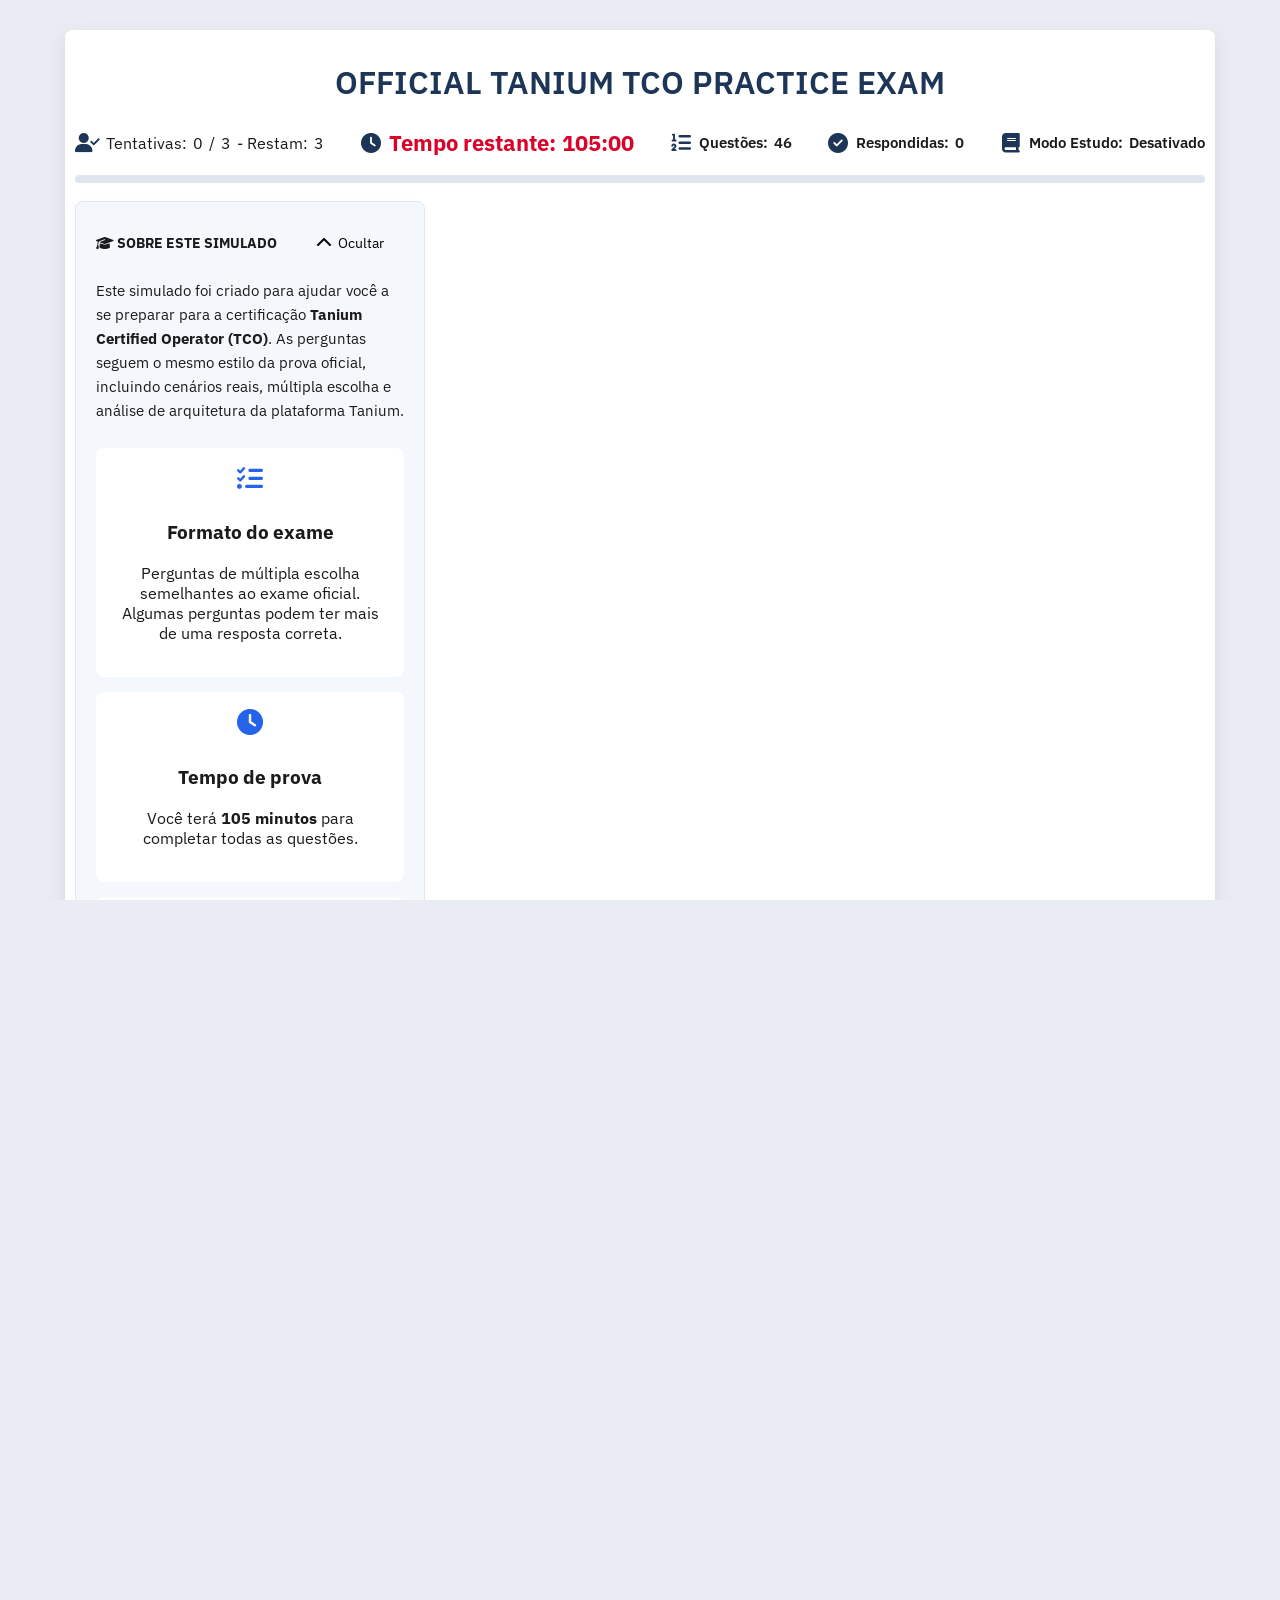
==== commit 0492233b: "feat: implementing views and layouts news" ====
--- a/index.html
+++ b/index.html
@@ -4,7 +4,8 @@
 <head>
     <meta charset="UTF-8">
     <meta name="viewport" content="width=device-width, initial-scale=1.0">
-    <title>OFFICIAL TANIUM SIMULATION - TCO</title>
+    <title>Official Tanium TCO</title>
+
     <link rel="stylesheet" href="style.css">
     <link rel="stylesheet" href="https://cdnjs.cloudflare.com/ajax/libs/font-awesome/6.5.0/css/all.min.css">
 </head>
@@ -15,174 +16,198 @@
 
         <!-- HEADER -->
         <header>
-            <h1>OFFICIAL SIMULADO TANIUM TCO</h1>
-
-            <button type="button" id="startQuiz" class="start-quiz-btn">
-                <i class="fa-solid fa-play"></i> Iniciar Simulado
-            </button>
-
+            <h1>OFFICIAL TANIUM TCO PRACTICE EXAM</h1>
             <div class="exam-info">
                 <div class="attempts-info">
-                    <i class="fa-solid fa-user-check"></i> Tentativas:
-                    <span id="currentAttempt">0</span> / <span id="maxAttempts">3</span> -
+                    <i class="fa-solid fa-user-check"></i>
+                    Tentativas: <span id="currentAttempt">0</span> / <span id="maxAttempts">3</span> -
                     Restam: <span id="remainingAttempts">3</span>
                 </div>
-
                 <div class="timer">
-                    <i class="fa-solid fa-clock"></i> Tempo restante:
-                    <span id="time">105:00</span>
-                </div>
-
+                    <i class="fa-solid fa-clock"></i>
+                    Tempo restante: <span id="time">105:00</span>
+                </div>
                 <div class="score-info">
-                    <i class="fa-solid fa-list-ol"></i> Questões:
-                    <span id="totalQuestions">0</span>
-                </div>
-
+                    <i class="fa-solid fa-list-ol"></i>
+                    Questões: <span id="totalQuestions">0</span>
+                </div>
                 <div class="answered-info">
-                    <i class="fa-solid fa-check-circle"></i> Respondidas:
-                    <span id="answeredCount">0</span>
-                </div>
-
+                    <i class="fa-solid fa-check-circle"></i>
+                    Respondidas: <span id="answeredCount">0</span>
+                </div>
                 <div class="mode-info">
-                    <i class="fa-solid fa-book"></i> Modo Estudo:
-                    <span id="studyModeStatus">Desativado</span>
-                </div>
-            </div>
-
+                    <i class="fa-solid fa-book"></i>
+                    Modo Estudo: <span id="studyModeStatus">Desativado</span>
+                </div>
+            </div>
             <div class="progressbar">
                 <div class="progress" id="progress"></div>
             </div>
         </header>
 
-        <!-- CONTROLES SUPERIORES -->
-        <section class="top-controls">
-            <button type="button" id="toggleStudyMode">
-                <i class="fa-solid fa-book"></i> Ativar modo estudo
-            </button>
-
-            <button type="button" id="openStats">
-                <i class="fa-solid fa-chart-bar"></i> Ver estatísticas
-            </button>
-
-            <button type="button" id="questionNavigator">
-                <i class="fa-solid fa-list"></i> Navegar pelas questões
-            </button>
-        </section>
-
-        <!-- NAVEGADOR -->
-        <div id="navigatorOverlay" class="overlay" style="display:none;">
-            <div class="overlay-content">
-                <h2><i class="fa-solid fa-list"></i> Navegação pelas Questões</h2>
-
-                <div id="navigatorContainer"></div>
-
-                <div class="overlay-buttons">
-                    <button type="button" id="closeNavigator">
-                        <i class="fa-solid fa-times"></i> Fechar
-                    </button>
-                </div>
-            </div>
-        </div>
-
-        <!-- PAUSE -->
-        <div id="pauseOverlay" class="overlay" style="display:none;">
-            <div class="overlay-content">
-                <h2><i class="fa-solid fa-pause-circle"></i> Prova Pausada</h2>
-                <p>A prova está pausada.</p>
-
-                <div class="overlay-buttons">
-                    <button type="button" id="resumeOverlay">
-                        <i class="fa-solid fa-play"></i> Retomar prova
-                    </button>
-
-                    <button type="button" id="restartOverlay">
-                        <i class="fa-solid fa-redo"></i> Reiniciar prova
-                    </button>
-                </div>
-            </div>
-        </div>
-
-        <!-- WARNING -->
-        <div id="warningOverlay" class="overlay" style="display:none;">
-            <div class="overlay-content">
-                <h2><i class="fa-solid fa-triangle-exclamation"></i> Atenção</h2>
-                <p>Você ainda não respondeu todas as questões.</p>
-
-                <div class="overlay-buttons">
-                    <button type="button" id="closeWarning">
-                        <i class="fa-solid fa-arrow-right"></i> Continuar prova
-                    </button>
-                </div>
-            </div>
-        </div>
-
-        <!-- STATS -->
-        <div id="statsOverlay" class="overlay" style="display:none;">
-            <div class="overlay-content stats-box">
-
-                <h2>
-                    <i class="fa-solid fa-chart-bar"></i>
-                    Estatísticas de Desempenho
-                </h2>
-
-                <p>Desempenho por tema:</p>
-
-                <div id="statsContainer"></div>
-
-                <div class="overlay-buttons">
-                    <button type="button" id="closeStats">
-                        <i class="fa-solid fa-times"></i> Fechar
-                    </button>
-                </div>
-
-            </div>
-        </div>
-
-        <!-- QUIZ -->
-        <main>
-            <form id="quiz" autocomplete="off"></form>
-        </main>
-
-        <!-- EXPLICAÇÃO -->
-        <section id="studyExplanation" class="study-panel" style="display:none;">
-            <h3><i class="fa-solid fa-book-open"></i> Explicação da resposta</h3>
-            <div id="explanationContent"></div>
-        </section>
-
-        <!-- CONTROLES -->
+        <!-- WRAPPER PARA SIDEBAR + CONTEÚDO PRINCIPAL -->
+        <div class="content-wrapper">
+
+            <!-- SIDEBAR ESQUERDA -->
+            <aside class="sidebar">
+
+                <!-- BOTÕES DE CONTROLE -->
+                <section class="top-controls" id="topControls" style="display:none;">
+                    <button type="button" id="toggleStudyMode"><i class="fa-solid fa-book"></i> Ativar modo
+                        estudo</button>
+                    <button type="button" id="openStats"><i class="fa-solid fa-chart-bar"></i> Ver estatísticas</button>
+                    <button type="button" id="questionNavigator"><i class="fa-solid fa-list"></i> Navegar pelas
+                        questões</button>
+                </section>
+
+                <!-- SEÇÃO "SOBRE ESTE SIMULADO" -->
+                <section class="exam-intro" id="examIntro">
+                    <div class="intro-header">
+                        <h2><i class="fa-solid fa-graduation-cap"></i> Sobre este Simulado</h2>
+                        <button id="toggleIntro" class="toggle-intro"><i class="fa-solid fa-chevron-up"></i>
+                            Ocultar</button>
+                    </div>
+                    <div class="intro-content">
+                        <p class="intro-description">
+                            Este simulado foi criado para ajudar você a se preparar para a certificação
+                            <strong>Tanium Certified Operator (TCO)</strong>.
+                            As perguntas seguem o mesmo estilo da prova oficial, incluindo cenários reais,
+                            múltipla escolha e análise de arquitetura da plataforma Tanium.
+                        </p>
+                        <div class="intro-cards">
+                            <div class="intro-card">
+                                <i class="fa-solid fa-list-check"></i>
+                                <h3>Formato do exame</h3>
+                                <p>Perguntas de múltipla escolha semelhantes ao exame oficial. Algumas perguntas podem
+                                    ter mais de uma resposta correta.</p>
+                            </div>
+                            <div class="intro-card">
+                                <i class="fa-solid fa-clock"></i>
+                                <h3>Tempo de prova</h3>
+                                <p>Você terá <strong>105 minutos</strong> para completar todas as questões.</p>
+                            </div>
+                            <div class="intro-card">
+                                <i class="fa-solid fa-rotate"></i>
+                                <h3>Tentativas</h3>
+                                <p>O simulado permite até <strong>3 tentativas</strong>. Cada tentativa simula uma nova
+                                    prova completa.</p>
+                            </div>
+                            <div class="intro-card">
+                                <i class="fa-solid fa-book"></i>
+                                <h3>Modo Estudo</h3>
+                                <p>No modo estudo você verá explicações detalhadas após responder cada questão, ajudando
+                                    a entender o raciocínio correto.</p>
+                            </div>
+                        </div>
+                        <div class="intro-tips">
+                            <h3><i class="fa-solid fa-lightbulb"></i> Dicas para fazer o simulado</h3>
+                            <ul>
+                                <li><i class="fa-solid fa-glasses"></i> Leia cada cenário com atenção.</li>
+                                <li><i class="fa-regular fa-circle-question"></i> Algumas perguntas possuem múltiplas
+                                    respostas.</li>
+                                <li><i class="fa-solid fa-book-atlas"></i> Utilize o navegador de questões para revisar.
+                                </li>
+                                <li><i class="fa-solid fa-book-atlas"></i> Tente simular um ambiente real de prova.</li>
+                                <li><i class="fa-solid fa-face-smile-wink"></i> O modo estudo só pode ser habilitado
+                                    após iniciar a prova.</li>
+                            </ul>
+                        </div>
+                        <div class="intro-actions">
+                            <button type="button" id="startQuiz" class="start-quiz-btn"><i class="fa-solid fa-play"></i>
+                                Iniciar Simulado</button>
+                        </div>
+                    </div>
+                </section>
+
+            </aside>
+
+            <!-- CONTEÚDO PRINCIPAL -->
+            <div class="main-content">
+
+                <!-- QUIZ -->
+                <main>
+                    <form id="quiz" autocomplete="off"></form>
+                </main>
+
+                <!-- BOTÕES DE AÇÃO -->
+                <div class="buttons" id="footerControls" style="display:none;">
+                    <button type="button" id="pause"><i class="fa-solid fa-pause"></i> Pausar tentativa</button>
+                    <button type="button" id="finish"><i class="fa-solid fa-check"></i> Finalizar prova</button>
+                    <button type="button" id="restart"><i class="fa-solid fa-redo"></i> Refazer prova</button>
+                </div>
+
+                <!-- PAINEL DO MODO ESTUDO -->
+                <section id="studyExplanation" class="study-panel" style="display:none;">
+                    <h3><i class="fa-solid fa-book-open"></i> Explicação da resposta</h3>
+                    <div id="explanationContent"></div>
+                </section>
+
+            </div>
+
+        </div>
+
+        <!-- FOOTER -->
         <footer>
-            <div class="buttons">
-                <button type="button" id="pause">
-                    <i class="fa-solid fa-pause"></i> Pausar tentativa
-                </button>
-
-                <button type="button" id="finish">
-                    <i class="fa-solid fa-check"></i> Finalizar prova
-                </button>
-
-                <button type="button" id="restart">
-                    <i class="fa-solid fa-redo"></i> Refazer prova
-                </button>
-            </div>
+            <p> &copy; 2026 - Joemarvi Company - All Rights Reserved</p>
         </footer>
 
-        <!-- RESULTADO -->
-        <section id="result"></section>
-
-        <div id="reviewControls" style="display:none; text-align:center; margin-top:20px;">
-            <button type="button" id="reviewWrong">
-                🔎 Revisar apenas questões erradas
-            </button>
-
-            <button type="button" id="reviewAll">
-                📚 Mostrar todas as questões
-            </button>
-        </div>
-
-    </div>
-
-    <script src="questions.js"></script>
-    <script src="script.js"></script>
+    </div>
+
+    <!-- OVERLAYS -->
+    <div id="navigatorOverlay" class="overlay" style="display:none;">
+        <div class="overlay-content">
+            <h2><i class="fa-solid fa-list"></i> Navegação pelas Questões</h2>
+            <div id="navigatorContainer"></div>
+            <div class="overlay-buttons">
+                <button type="button" id="closeNavigator"><i class="fa-solid fa-times"></i> Fechar</button>
+            </div>
+        </div>
+    </div>
+
+    <div id="pauseOverlay" class="overlay" style="display:none;">
+        <div class="overlay-content">
+            <h2><i class="fa-solid fa-pause-circle"></i> Prova Pausada</h2>
+            <p>A prova está pausada.</p>
+            <div class="overlay-buttons">
+                <button type="button" id="resumeOverlay"><i class="fa-solid fa-play"></i> Retomar prova</button>
+                <button type="button" id="restartOverlay"><i class="fa-solid fa-redo"></i> Reiniciar prova</button>
+            </div>
+        </div>
+    </div>
+
+    <div id="warningOverlay" class="overlay" style="display:none;">
+        <div class="overlay-content">
+            <h2><i class="fa-solid fa-triangle-exclamation"></i> Atenção</h2>
+            <p>Você ainda não respondeu todas as questões.</p>
+            <div class="overlay-buttons">
+                <button type="button" id="closeWarning"><i class="fa-solid fa-arrow-right"></i> Continuar
+                    prova</button>
+            </div>
+        </div>
+    </div>
+
+    <div id="statsOverlay" class="overlay" style="display:none;">
+        <div class="overlay-content stats-box">
+            <h2><i class="fa-solid fa-chart-bar"></i> Estatísticas de Desempenho</h2>
+            <p>Desempenho por tema:</p>
+            <div id="statsContainer"></div>
+            <div class="overlay-buttons">
+                <button type="button" id="closeStats"><i class="fa-solid fa-times"></i> Fechar</button>
+            </div>
+        </div>
+    </div>
+
+    <div id="resultOverlay" class="overlay" style="display:none;">
+        <div class="overlay-content stats-box">
+            <h2><i class="fa-solid fa-star"></i> Resultado do Simulado</h2>
+            <div id="resultContent"></div>
+            <div class="overlay-buttons">
+                <button type="button" id="closeResult"><i class="fa-solid fa-times"></i> Fechar</button>
+            </div>
+        </div>
+    </div>
+
+    <script type="module" src="js/script.js"></script>
 
 </body>
 
--- a/style.css
+++ b/style.css
@@ -1,26 +1,101 @@
 /* ========================================
-   BASE
+   RESET E CONFIGURAÇÕES GLOBAIS
 ======================================== */
 @import url('https://fonts.googleapis.com/css2?family=IBM+Plex+Sans:ital,wght@0,100..700;1,100..700&display=swap');
 
+*,
+*::before,
+*::after {
+    box-sizing: border-box;
+}
+
+html,
 body {
-    font-family: "IBM Plex Sans", sans-serif;
-    background : #e9edf3;
-    margin     : 0;
-    padding    : 0;
-    color      : #1b1b1b;
-}
-
-/* ========================================
-   CONTAINER
+    height    : 100%;
+    margin    : 0;
+    padding   : 0;
+    overflow-x: hidden;
+}
+
+body {
+    font-family   : "IBM Plex Sans", sans-serif;
+    background    : #e9edf3;
+    color         : #1b1b1b;
+    display       : flex;
+    flex-direction: column;
+    min-height    : 100vh;
+}
+
+/* ========================================
+   CONTAINER PRINCIPAL
 ======================================== */
 .container {
-    max-width    : 1150px;
-    margin       : 30px auto;
-    background   : white;
-    padding      : 30px;
+    display       : flex;
+    flex-direction: column;
+    flex          : 1;
+    max-width     : 1150px;
+    margin        : 30px auto;
+    background    : white;
+    padding       : 10px;
+    border-radius : 8px;
+    box-shadow    : 0 6px 20px rgba(0, 0, 0, 0.08);
+    width         : 100%;
+}
+
+/* ========================================
+   WRAPPER SIDEBAR + CONTEÚDO
+======================================== */
+.content-wrapper {
+    display: flex;
+    gap    : 30px;
+    flex   : 1;
+    width  : 100%;
+}
+
+/* ========================================
+   SIDEBAR
+======================================== */
+.sidebar {
+    width        : 350px;
+    flex-shrink  : 0;
+    background   : #f4f7fc;
+    padding      : 20px;
     border-radius: 8px;
-    box-shadow   : 0 6px 20px rgba(0, 0, 0, 0.08);
+    align-self   : flex-start;
+    box-shadow   : 0 2px 8px rgba(0, 0, 0, 0.03);
+    border       : 1px solid #e2e8f0;
+}
+
+.sidebar .exam-intro {
+    margin-top   : 0;
+    margin-bottom: 25px;
+    padding      : 0;
+    background   : transparent;
+    box-shadow   : none;
+}
+
+.sidebar .top-controls {
+    margin-bottom : 0;
+    flex-direction: column;
+}
+
+.sidebar .top-controls button {
+    width          : 100%;
+    justify-content: center;
+    margin-bottom  : 10px;
+}
+
+.sidebar .top-controls button:last-child {
+    margin-bottom: 0;
+}
+
+/* ========================================
+   CONTEÚDO PRINCIPAL
+======================================== */
+.main-content {
+    flex     : 1;
+    min-width: 0;
+    width    : 100%;
 }
 
 /* ========================================
@@ -33,9 +108,6 @@
     color        : #1d3557;
 }
 
-/* ========================================
-   EXAM INFO BAR
-======================================== */
 .exam-info {
     display        : flex;
     justify-content: space-between;
@@ -51,7 +123,6 @@
     gap        : 6px;
 }
 
-/* Ícones dentro da exam-info */
 .exam-info i {
     color     : #1d3557;
     font-size : 20px;
@@ -59,14 +130,12 @@
     text-align: center;
 }
 
-/* Timer */
 .timer {
     font-size  : 22px;
     font-weight: 700;
     color      : #d90429;
 }
 
-/* Score, answered, mode info */
 .score-info,
 .answered-info,
 .mode-info {
@@ -74,9 +143,6 @@
     font-weight: 600;
 }
 
-/* ========================================
-   PROGRESS BAR
-======================================== */
 .progressbar {
     height       : 8px;
     background   : #dfe6ee;
@@ -93,23 +159,7 @@
 }
 
 /* ========================================
-   TOP CONTROLS
-======================================== */
-.top-controls {
-    display      : flex;
-    flex-wrap    : wrap;
-    gap          : 10px;
-    margin-bottom: 20px;
-}
-
-.top-controls button {
-    display    : flex;
-    align-items: center;
-    gap        : 6px;
-}
-
-/* ========================================
-   QUESTION BLOCK
+   QUESTÕES
 ======================================== */
 .question {
     padding      : 22px;
@@ -129,7 +179,6 @@
     color    : #1d3557;
 }
 
-/* TOPIC */
 .topic {
     margin-top : 6px;
     font-size  : 13px;
@@ -137,7 +186,6 @@
     font-weight: 600;
 }
 
-/* SCENARIO */
 .scenario {
     margin-top   : 10px;
     margin-bottom: 12px;
@@ -145,13 +193,11 @@
     color        : #444;
 }
 
-/* QUESTION TEXT */
 .questionText {
     margin-bottom: 12px;
     font-size    : 15px;
 }
 
-/* ANSWERS */
 .answers {
     margin-top: 12px;
 }
@@ -177,7 +223,6 @@
     cursor      : pointer;
 }
 
-/* CORRECT / WRONG */
 .correct {
     background: #e6f7ec !important;
     border    : 1px solid #2ecc71;
@@ -196,7 +241,7 @@
 }
 
 /* ========================================
-   STUDY MODE PANEL
+   PAINEL DE ESTUDO
 ======================================== */
 .study-panel {
     margin-top   : 30px;
@@ -204,6 +249,8 @@
     background   : #f0f6ff;
     border-left  : 5px solid #2a6df4;
     border-radius: 6px;
+    flex         : 0 0 auto;
+    width        : 100%;
 }
 
 .study-panel h3 {
@@ -215,7 +262,7 @@
 }
 
 /* ========================================
-   STATISTICS
+   ESTATÍSTICAS
 ======================================== */
 .stat {
     background   : #f7f9fc;
@@ -229,7 +276,7 @@
 }
 
 /* ========================================
-   BUTTON AREA
+   BOTÕES
 ======================================== */
 .buttons {
     margin-top: 25px;
@@ -243,41 +290,39 @@
     background-color: #303030;
     color           : #e1e1e1;
     box-shadow      : rgba(0, 0, 0, 0.24) 0px 3px 8px;
-    font-weight     : 300px;
+    font-weight     : 300;
     font-family     : IBM Plex Sans, sans-serif;
-
-    &:hover {
-        background-color: #008a29;
-        font-weight     : 500;
-    }
-}
-
-/* BUTTON STYLE */
+    display         : block;
+    margin-left     : auto;
+    margin-right    : auto;
+}
+
+.start-quiz-btn:hover {
+    background-color: #008a29;
+    font-weight     : 500;
+}
+
 button {
-    padding         : 11px 20px;
-    border          : none;
-    border-radius   : 6px;
-    font-size       : 15px;
-    cursor          : pointer;
-    transition      : background 0.2s ease, transform 0.05s ease;
-    /* font-weight  : 600; */
-    display         : flex;
-    align-items     : center;
-    gap             : 6px;
-    font-family     : IBM Plex Sans,
-        sans-serif;
+    padding      : 11px 20px;
+    border       : none;
+    border-radius: 6px;
+    font-size    : 15px;
+    cursor       : pointer;
+    transition   : background 0.2s ease, transform 0.05s ease;
+    display      : flex;
+    align-items  : center;
+    gap          : 6px;
+    font-family  : IBM Plex Sans, sans-serif;
 }
 
 button i {
     font-size: 16px;
 }
 
-/* BUTTON STATES */
 button:active {
     transform: scale(0.97);
 }
 
-/* PRIMARY BUTTONS */
 #finish {
     background: #008a29;
     color     : white;
@@ -334,17 +379,7 @@
 }
 
 /* ========================================
-   RESULT
-======================================== */
-#result {
-    margin-top : 35px;
-    font-size  : 22px;
-    text-align : center;
-    font-weight: 700;
-}
-
-/* ========================================
-   OVERLAY BASE
+   OVERLAYS
 ======================================== */
 .overlay {
     position       : fixed;
@@ -396,7 +431,6 @@
     gap        : 6px;
 }
 
-/* OVERLAY BUTTON COLORS */
 #resumeOverlay {
     background: #2ecc71;
     color     : white;
@@ -468,10 +502,6 @@
     border-color: #90b7ff;
 }
 
-/* ========================================
-   QUESTION NAVIGATOR RESULT COLORS
-======================================== */
-
 #navigatorContainer button.nav-correct {
     background : #2ecc71;
     color      : white;
@@ -495,32 +525,336 @@
 }
 
 /* ========================================
-   MOBILE
+   INTRO
+======================================== */
+.exam-intro {
+    background   : #f8fafc;
+    border-radius: 10px;
+    padding      : 25px;
+    margin       : 20px 0;
+    box-shadow   : 0 4px 10px rgba(0, 0, 0, 0.05);
+    flex         : 0 0 auto;
+    width        : 100%;
+}
+
+.intro-header {
+    display        : flex;
+    justify-content: space-between;
+    align-items    : center;
+}
+
+.intro-header h2 {
+    font-size     : 14px;
+    text-transform: uppercase;
+}
+
+.toggle-intro {
+    background: none;
+    border    : none;
+    cursor    : pointer;
+    font-size : 14px;
+}
+
+.intro-description {
+    margin     : 15px 0 25px 0;
+    font-size  : 15px;
+    line-height: 1.6;
+}
+
+.intro-cards {
+    display              : grid;
+    grid-template-columns: repeat(auto-fit, minmax(200px, 1fr));
+    gap                  : 15px;
+}
+
+.intro-card {
+    background   : white;
+    padding      : 18px;
+    border-radius: 8px;
+    text-align   : center;
+    transition   : 0.2s;
+}
+
+.intro-card:hover {
+    transform : translateY(-3px);
+    box-shadow: 0 5px 12px rgba(0, 0, 0, 0.1);
+}
+
+.intro-card i {
+    font-size    : 26px;
+    margin-bottom: 10px;
+    color        : #2563eb;
+}
+
+.intro-tips {
+    margin-top: 25px;
+}
+
+.intro-tips ul {
+    list-style: none;
+    padding   : 0;
+}
+
+.intro-tips li {
+    margin   : 8px 0;
+    font-size: 14px;
+}
+
+.intro-actions {
+    margin-top     : 25px;
+    display        : flex;
+    gap            : 10px;
+    flex-wrap      : wrap;
+    justify-content: center;
+}
+
+.intro-actions button {
+    padding      : 10px 18px;
+    border       : none;
+    border-radius: 6px;
+    cursor       : pointer;
+}
+
+/* ========================================
+   MOBILE (<= 768px)
 ======================================== */
 @media (max-width: 768px) {
+
+    /* Ajustes gerais */
     .container {
-        padding: 20px;
+        padding  : 15px;
+        width    : 100%;
+        max-width: 100%;
+        margin   : 15px auto;
+    }
+
+    .content-wrapper {
+        flex-direction: column;
+        gap           : 20px;
+    }
+
+    .sidebar {
+        width  : 100%;
+        padding: 15px;
+    }
+
+    /* Header */
+    header h1 {
+        font-size    : 1.5rem;
+        margin-bottom: 15px;
     }
 
     .exam-info {
         flex-direction: column;
         align-items   : flex-start;
+        gap           : 8px;
+    }
+
+    .exam-info div {
+        font-size: 14px;
     }
 
     .timer {
-        font-size: 20px;
-    }
-
+        font-size: 18px;
+    }
+
+    .progressbar {
+        margin: 12px 0;
+    }
+
+    /* Questões */
+    .question {
+        padding      : 15px;
+        margin-bottom: 15px;
+    }
+
+    .question b {
+        font-size: 16px;
+    }
+
+    .topic,
+    .scenario,
+    .questionText {
+        font-size: 14px;
+    }
+
+    .answers label {
+        padding  : 10px;
+        font-size: 14px;
+    }
+
+    /* Painel de estudo */
+    .study-panel {
+        padding   : 15px;
+        margin-top: 20px;
+    }
+
+    .study-panel h3 {
+        font-size: 16px;
+    }
+
+    /* Botões - Garantia de largura total para os botões de ação */
     .buttons {
         flex-direction: column;
+        width         : 100%;
+    }
+
+    .buttons button {
+        width: 100%;
     }
 
     button {
-        width          : 100%;
+        padding  : 10px 15px;
+        font-size: 14px;
+    }
+
+    .start-quiz-btn {
+        max-width: 280px;
+    }
+
+    /* Intro */
+    .exam-intro {
+        padding: 15px;
+        margin : 15px 0;
+    }
+
+    .intro-header h2 {
+        font-size: 16px;
+    }
+
+    .toggle-intro {
+        font-size: 12px;
+    }
+
+    .intro-description {
+        font-size: 14px;
+        margin   : 10px 0 15px;
+    }
+
+    .intro-cards {
+        gap                  : 10px;
+        grid-template-columns: 1fr;
+    }
+
+    .intro-card {
+        padding: 15px;
+    }
+
+    .intro-card i {
+        font-size: 22px;
+    }
+
+    .intro-card h3 {
+        font-size: 16px;
+        margin   : 8px 0;
+    }
+
+    .intro-card p {
+        font-size: 13px;
+    }
+
+    .intro-tips h3 {
+        font-size: 16px;
+    }
+
+    .intro-tips li {
+        font-size: 13px;
+    }
+
+    .intro-actions {
         justify-content: center;
     }
 
-    .top-controls {
-        flex-direction: column;
-    }
+    /* Overlays */
+    .overlay-content {
+        padding  : 25px 20px;
+        max-width: 350px;
+    }
+
+    .overlay-content h2 {
+        font-size: 18px;
+    }
+
+    .overlay-buttons button {
+        padding  : 10px 15px;
+        font-size: 14px;
+    }
+
+    /* Navegador de questões */
+    #navigatorContainer button {
+        flex     : 0 0 70px;
+        padding  : 8px;
+        font-size: 13px;
+    }
+
+    /* Footer */
+    footer {
+        margin-top: 20px;
+        padding   : 5px;
+    }
+
+    footer p {
+        font-size: 0.6rem;
+    }
+}
+
+/* ========================================
+   TELAS MUITO PEQUENAS (<= 480px)
+======================================== */
+@media (max-width: 480px) {
+    .container {
+        padding: 10px;
+    }
+
+    header h1 {
+        font-size: 1.3rem;
+    }
+
+    .timer {
+        font-size: 16px;
+    }
+
+    .intro-card {
+        padding: 12px;
+    }
+
+    .intro-card i {
+        font-size: 20px;
+    }
+
+    .start-quiz-btn {
+        max-width: 100%;
+    }
+
+    #navigatorContainer button {
+        flex     : 0 0 60px;
+        font-size: 12px;
+    }
+}
+
+/* ========================================
+   FOOTER
+======================================== */
+footer {
+    font-size : 0.65rem;
+    color     : #888;
+    text-align: center;
+    padding   : 5px 10px;
+    border-top: 1px solid #ccc;
+    background: white;
+    margin-top: 30px;
+}
+
+footer p {
+    margin     : 10px 0 0 0;
+    font-family: IBM Plex Sans, sans-serif;
+}
+
+footer a {
+    color          : #888;
+    text-decoration: none;
+}
+
+footer a:hover {
+    text-decoration: underline;
 }
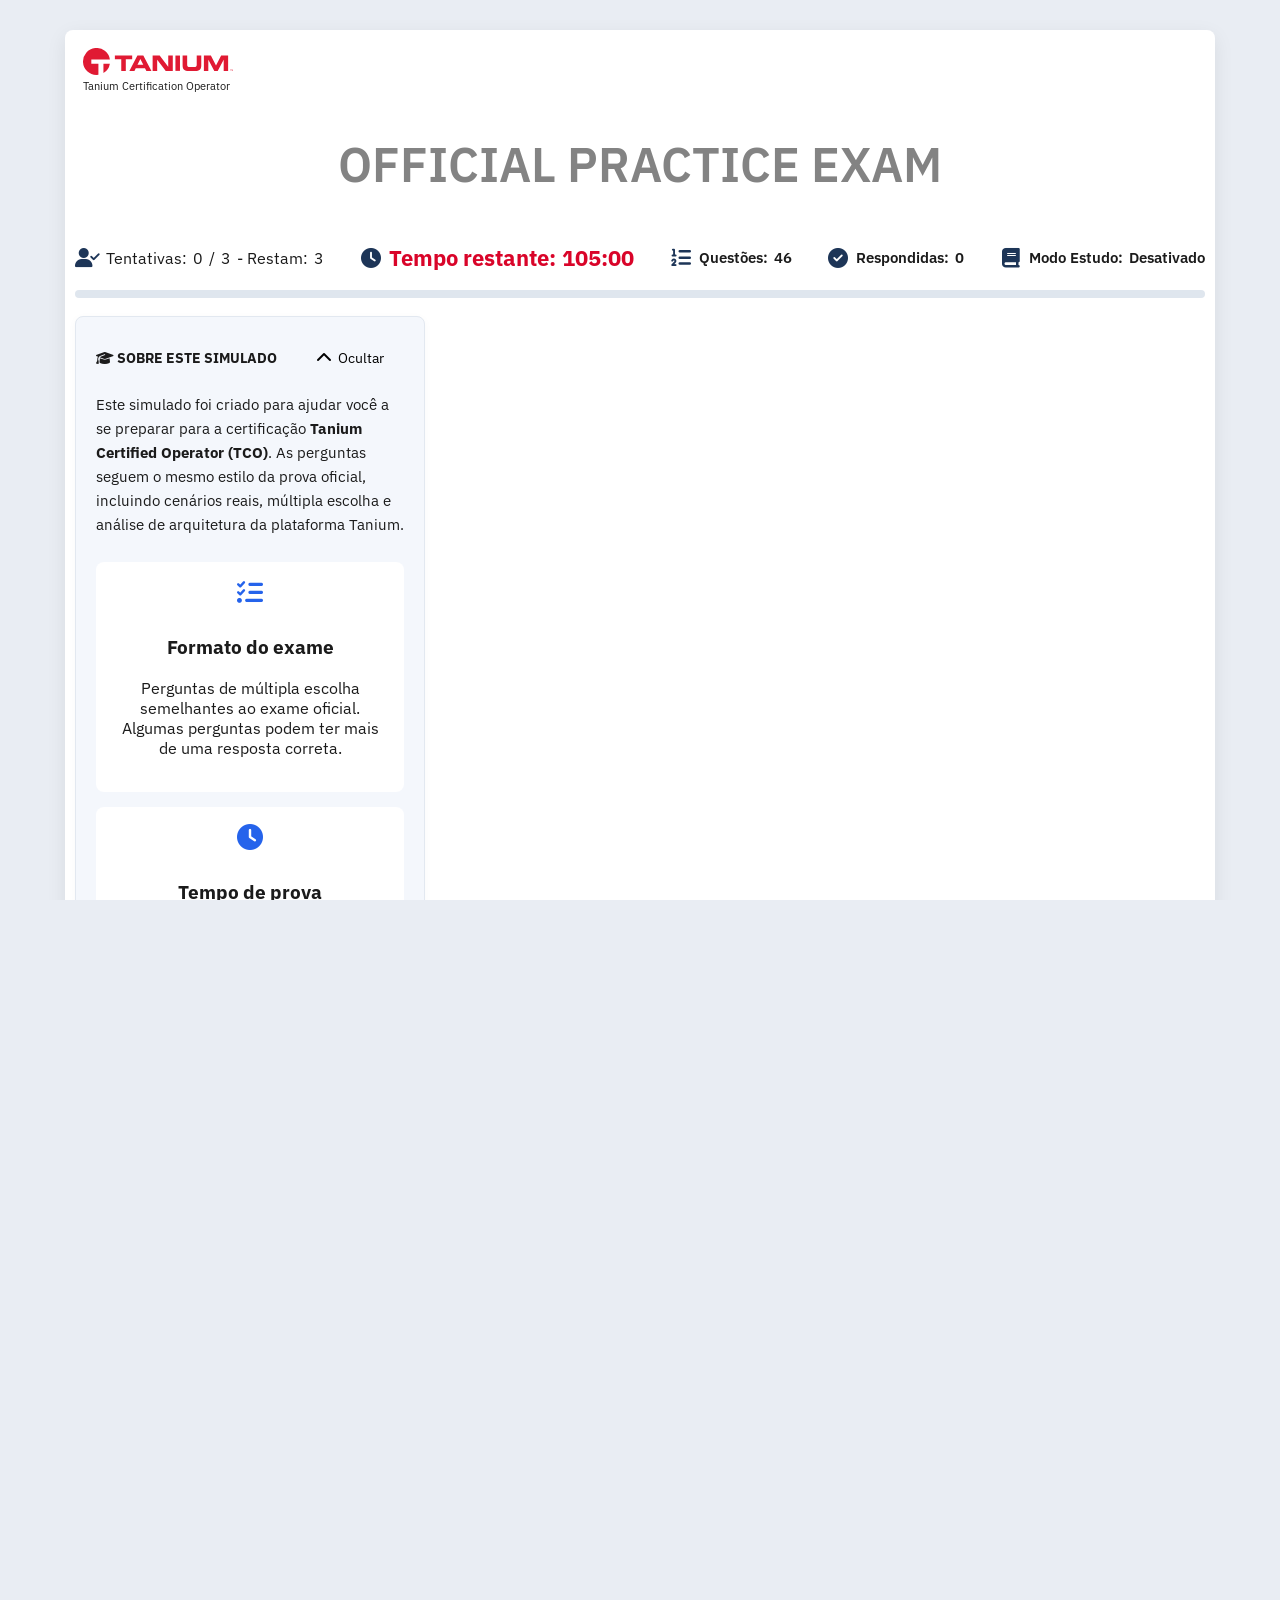
==== commit 022151bd: "feat: implement header logo tanium" ====
--- a/index.html
+++ b/index.html
@@ -14,9 +14,14 @@
 
     <div class="container">
 
+        <div class="logo-tanium">
+            <img src="./assets/header-logo.svg" alt="">
+            <p>Tanium Certification Operator</p>
+        </div>
+
         <!-- HEADER -->
         <header>
-            <h1>OFFICIAL TANIUM TCO PRACTICE EXAM</h1>
+            <h1>OFFICIAL PRACTICE EXAM</h1>
             <div class="exam-info">
                 <div class="attempts-info">
                     <i class="fa-solid fa-user-check"></i>
--- a/style.css
+++ b/style.css
@@ -66,6 +66,17 @@
     border       : 1px solid #e2e8f0;
 }
 
+.logo-tanium {
+    display    : block;
+    padding    : 8px;
+    align-items: center;
+
+    p {
+        margin   : 0;
+        font-size: 11px;
+    }
+}
+
 .sidebar .exam-intro {
     margin-top   : 0;
     margin-bottom: 25px;
@@ -103,9 +114,10 @@
 ======================================== */
 header h1 {
     text-align   : center;
-    margin-bottom: 25px;
+    margin-bottom: 48px;
     font-weight  : 600;
-    color        : #1d3557;
+    color        : #838383;
+    font-size    : 3rem;
 }
 
 .exam-info {
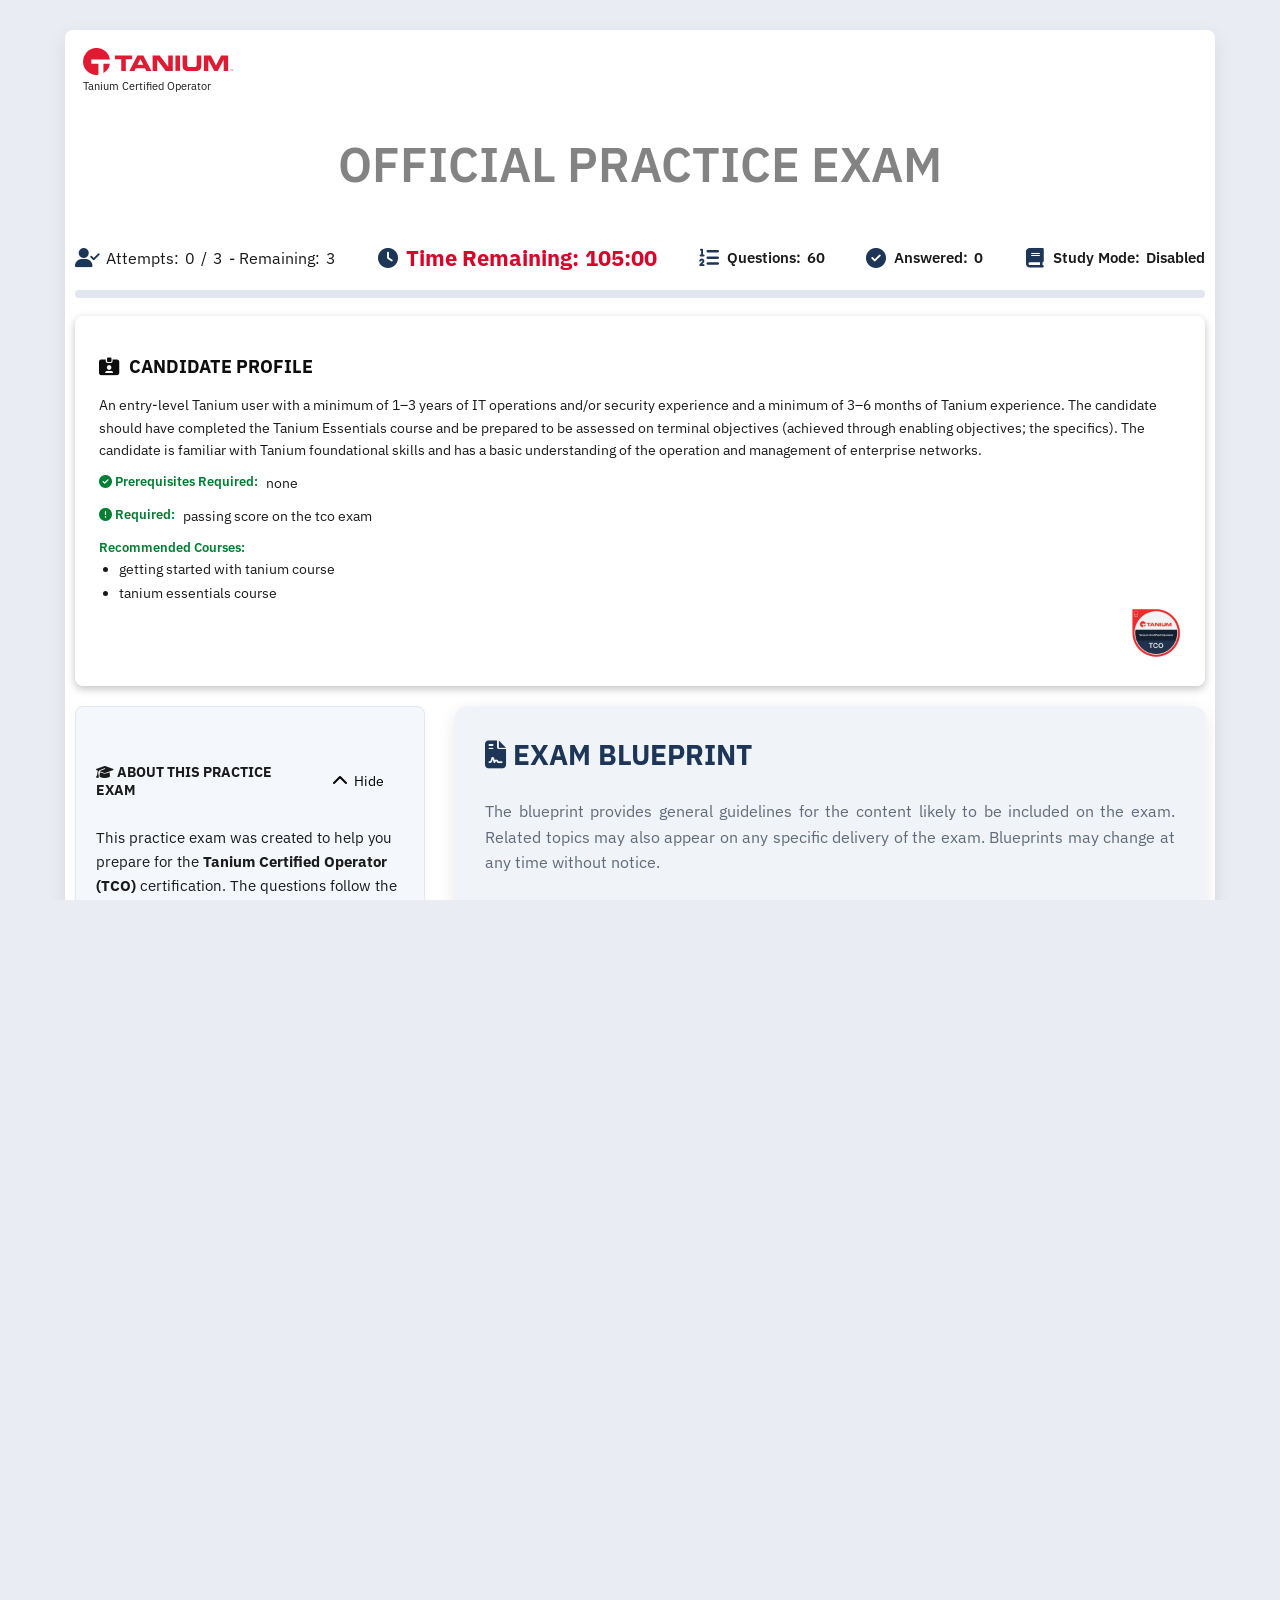
==== commit e5e0afc1: "feat: implementing improvements and styles" ====
--- a/index.html
+++ b/index.html
@@ -1,5 +1,5 @@
 <!DOCTYPE html>
-<html lang="pt-BR">
+<html lang="en">
 
 <head>
     <meta charset="UTF-8">
@@ -16,7 +16,7 @@
 
         <div class="logo-tanium">
             <img src="./assets/header-logo.svg" alt="">
-            <p>Tanium Certification Operator</p>
+            <p>Tanium Certified Operator</p>
         </div>
 
         <!-- HEADER -->
@@ -25,24 +25,24 @@
             <div class="exam-info">
                 <div class="attempts-info">
                     <i class="fa-solid fa-user-check"></i>
-                    Tentativas: <span id="currentAttempt">0</span> / <span id="maxAttempts">3</span> -
-                    Restam: <span id="remainingAttempts">3</span>
+                    Attempts: <span id="currentAttempt">0</span> / <span id="maxAttempts">3</span> -
+                    Remaining: <span id="remainingAttempts">3</span>
                 </div>
                 <div class="timer">
                     <i class="fa-solid fa-clock"></i>
-                    Tempo restante: <span id="time">105:00</span>
+                    Time Remaining: <span id="time">105:00</span>
                 </div>
                 <div class="score-info">
                     <i class="fa-solid fa-list-ol"></i>
-                    Questões: <span id="totalQuestions">0</span>
+                    Questions: <span id="totalQuestions">0</span>
                 </div>
                 <div class="answered-info">
                     <i class="fa-solid fa-check-circle"></i>
-                    Respondidas: <span id="answeredCount">0</span>
+                    Answered: <span id="answeredCount">0</span>
                 </div>
                 <div class="mode-info">
                     <i class="fa-solid fa-book"></i>
-                    Modo Estudo: <span id="studyModeStatus">Desativado</span>
+                    Study Mode: <span id="studyModeStatus">Disabled</span>
                 </div>
             </div>
             <div class="progressbar">
@@ -50,100 +50,215 @@
             </div>
         </header>
 
-        <!-- WRAPPER PARA SIDEBAR + CONTEÚDO PRINCIPAL -->
+        <!-- Candidate Profile -->
+        <section class="candidate-profile" id="candidateProfile">
+            <header class="profile-header">
+                <h2><i class="fa-solid fa-id-card-clip"></i> Candidate Profile</h2>
+            </header>
+
+            <div class="profile-content">
+                <p>
+                    An entry-level Tanium user with a minimum of 1–3 years of IT operations and/or
+                    security experience and a minimum of 3–6 months of Tanium experience. The
+                    candidate should have completed the Tanium Essentials course and be prepared
+                    to be assessed on terminal objectives (achieved through enabling objectives;
+                    the specifics). The candidate is familiar with Tanium foundational skills
+                    and has a basic understanding of the operation and management of enterprise
+                    networks.
+                </p>
+
+                <div class="profile-row">
+                    <h3><i class="fa-solid fa-circle-check"></i> Prerequisites Required:</h3>
+                    <span>None</span>
+                </div>
+
+                <div class="profile-row">
+                    <h3><i class="fa-solid fa-circle-exclamation"></i> Required:</h3>
+                    <span>Passing score on the TCO exam</span>
+                </div>
+
+                <div class="profile-row">
+                    <h3>Recommended Courses:</h3>
+                </div>
+                <ul class="course-list">
+                    <li>Getting Started with Tanium Course</li>
+                    <li>Tanium Essentials Course</li>
+                </ul>
+            </div>
+
+            <div class="logo-tco">
+                <img src="./assets/logo-tco.png" alt="">
+            </div>
+        </section>
+
+        <!-- WRAPPER FOR SIDEBAR + MAIN CONTENT -->
         <div class="content-wrapper">
 
-            <!-- SIDEBAR ESQUERDA -->
+            <!-- LEFT SIDEBAR -->
             <aside class="sidebar">
 
-                <!-- BOTÕES DE CONTROLE -->
+                <!-- CONTROL BUTTONS -->
                 <section class="top-controls" id="topControls" style="display:none;">
-                    <button type="button" id="toggleStudyMode"><i class="fa-solid fa-book"></i> Ativar modo
-                        estudo</button>
-                    <button type="button" id="openStats"><i class="fa-solid fa-chart-bar"></i> Ver estatísticas</button>
-                    <button type="button" id="questionNavigator"><i class="fa-solid fa-list"></i> Navegar pelas
-                        questões</button>
+                    <button type="button" id="toggleStudyMode"><i class="fa-solid fa-book"></i> Enable Study
+                        Mode</button>
+                    <button type="button" id="openStats"><i class="fa-solid fa-chart-bar"></i> View Statistics</button>
+                    <button type="button" id="questionNavigator"><i class="fa-solid fa-list"></i> Question
+                        Navigator</button>
                 </section>
 
-                <!-- SEÇÃO "SOBRE ESTE SIMULADO" -->
+                <!-- ABOUT THIS PRACTICE EXAM -->
                 <section class="exam-intro" id="examIntro">
                     <div class="intro-header">
-                        <h2><i class="fa-solid fa-graduation-cap"></i> Sobre este Simulado</h2>
+                        <h2><i class="fa-solid fa-graduation-cap"></i> About This Practice Exam</h2>
                         <button id="toggleIntro" class="toggle-intro"><i class="fa-solid fa-chevron-up"></i>
-                            Ocultar</button>
+                            Hide</button>
                     </div>
+
                     <div class="intro-content">
                         <p class="intro-description">
-                            Este simulado foi criado para ajudar você a se preparar para a certificação
-                            <strong>Tanium Certified Operator (TCO)</strong>.
-                            As perguntas seguem o mesmo estilo da prova oficial, incluindo cenários reais,
-                            múltipla escolha e análise de arquitetura da plataforma Tanium.
+                            This practice exam was created to help you prepare for the
+                            <strong>Tanium Certified Operator (TCO)</strong> certification.
+                            The questions follow the same style as the official exam, including
+                            real-world scenarios, multiple choice questions, and analysis of the
+                            Tanium platform architecture.
                         </p>
+
                         <div class="intro-cards">
+
                             <div class="intro-card">
                                 <i class="fa-solid fa-list-check"></i>
-                                <h3>Formato do exame</h3>
-                                <p>Perguntas de múltipla escolha semelhantes ao exame oficial. Algumas perguntas podem
-                                    ter mais de uma resposta correta.</p>
+                                <h3>Exam Format</h3>
+                                <p>Multiple choice questions similar to the official exam. Some questions may have more
+                                    than one correct answer.</p>
                             </div>
+
                             <div class="intro-card">
                                 <i class="fa-solid fa-clock"></i>
-                                <h3>Tempo de prova</h3>
-                                <p>Você terá <strong>105 minutos</strong> para completar todas as questões.</p>
+                                <h3>Exam Duration</h3>
+                                <p>You will have <strong>105 minutes</strong> to complete all questions.</p>
                             </div>
+
                             <div class="intro-card">
                                 <i class="fa-solid fa-rotate"></i>
-                                <h3>Tentativas</h3>
-                                <p>O simulado permite até <strong>3 tentativas</strong>. Cada tentativa simula uma nova
-                                    prova completa.</p>
+                                <h3>Attempts</h3>
+                                <p>The practice exam allows up to <strong>3 attempts</strong>. Each attempt simulates a
+                                    new full exam.</p>
                             </div>
+
                             <div class="intro-card">
                                 <i class="fa-solid fa-book"></i>
-                                <h3>Modo Estudo</h3>
-                                <p>No modo estudo você verá explicações detalhadas após responder cada questão, ajudando
-                                    a entender o raciocínio correto.</p>
+                                <h3>Study Mode</h3>
+                                <p>In study mode you will see detailed explanations after answering each question,
+                                    helping you understand the correct reasoning.</p>
                             </div>
-                        </div>
+
+                        </div>
+
                         <div class="intro-tips">
-                            <h3><i class="fa-solid fa-lightbulb"></i> Dicas para fazer o simulado</h3>
-                            <ul>
-                                <li><i class="fa-solid fa-glasses"></i> Leia cada cenário com atenção.</li>
-                                <li><i class="fa-regular fa-circle-question"></i> Algumas perguntas possuem múltiplas
-                                    respostas.</li>
-                                <li><i class="fa-solid fa-book-atlas"></i> Utilize o navegador de questões para revisar.
-                                </li>
-                                <li><i class="fa-solid fa-book-atlas"></i> Tente simular um ambiente real de prova.</li>
-                                <li><i class="fa-solid fa-face-smile-wink"></i> O modo estudo só pode ser habilitado
-                                    após iniciar a prova.</li>
-                            </ul>
-                        </div>
+                            <h3><i class="fa-solid fa-lightbulb"></i> Tips for Taking the Practice Exam</h3>
+                            <ul>
+                                <li><i class="fa-solid fa-glasses"></i> Read each scenario carefully.</li>
+                                <li><i class="fa-regular fa-circle-question"></i> Some questions have multiple correct
+                                    answers.</li>
+                                <li><i class="fa-solid fa-book-atlas"></i> Use the question navigator to review.</li>
+                                <li><i class="fa-solid fa-book-atlas"></i> Try to simulate a real exam environment.</li>
+                                <li><i class="fa-solid fa-face-smile-wink"></i> Study mode can only be enabled after
+                                    starting the exam.</li>
+                            </ul>
+                        </div>
+
                         <div class="intro-actions">
-                            <button type="button" id="startQuiz" class="start-quiz-btn"><i class="fa-solid fa-play"></i>
-                                Iniciar Simulado</button>
-                        </div>
+                            <button type="button" id="startQuiz" class="start-quiz-btn">
+                                <i class="fa-solid fa-play"></i> Start Practice Exam
+                            </button>
+                        </div>
+
                     </div>
                 </section>
 
             </aside>
 
-            <!-- CONTEÚDO PRINCIPAL -->
+            <!-- MAIN CONTENT -->
             <div class="main-content">
 
+                <!-- EXAM BLUEPRINT -->
+                <section id="examBlueprint" class="exam-blueprint">
+                    <h2><i class="fa-solid fa-file-contract"></i> Exam Blueprint</h2>
+                    <p>The blueprint provides general guidelines for the content likely to be included on the exam.
+                        Related topics may also appear on any specific delivery of the exam. Blueprints may change at
+                        any time without notice.</p>
+
+                    <div class="blueprint-grid">
+
+                        <div class="blueprint-item">
+                            <h3>ASKING QUESTIONS – 22%</h3>
+                            <ul>
+                                <li>Given a scenario, query endpoints for real-time information</li>
+                                <li>Given a scenario, use basic features of Tanium to gather relevant information</li>
+                                <li>Determine the appropriate method to create a saved question</li>
+                                <li>Defend why Tanium is an efficient user of network resources</li>
+                            </ul>
+                        </div>
+
+                        <div class="blueprint-item">
+                            <h3>REFINING QUESTIONS – 23%</h3>
+                            <ul>
+                                <li>Given a scenario, target endpoints for questions or actions by using natural
+                                    language questions or the question builder</li>
+                                <li>Identify the methods to drill down and merge questions</li>
+                                <li>Explain manual and dynamic groups and custom tags</li>
+                                <li>Given a scenario, generate a report to identify computers sharing a common
+                                    characteristic</li>
+                            </ul>
+                        </div>
+
+                        <div class="blueprint-item">
+                            <h3>TAKING ACTION – 15%</h3>
+                            <ul>
+                                <li>Given a scenario, make changes to an endpoint</li>
+                                <li>Given a scenario, verify the state of an endpoint before and after making changes
+                                </li>
+                                <li>Given a scenario, automate remediation using scheduled recurring actions</li>
+                            </ul>
+                        </div>
+
+                        <div class="blueprint-item">
+                            <h3>NAVIGATION AND BASIC MODULE FUNCTIONS – 23%</h3>
+                            <ul>
+                                <li>Given a scenario, navigate to a module to perform a basic module specific task</li>
+                                <li>Interpret module specific historical results</li>
+                                <li>Given a scenario, determine the appropriate area to gather task specific information
+                                </li>
+                            </ul>
+                        </div>
+
+                        <div class="blueprint-item">
+                            <h3>REPORT GENERATION AND DATA EXPORT – 17%</h3>
+                            <ul>
+                                <li>Determine the correct method to export required data for use outside of the
+                                    application</li>
+                                <li>Given a scenario, create reusable reports</li>
+                            </ul>
+                        </div>
+
+                    </div>
+                </section>
+
                 <!-- QUIZ -->
-                <main>
+                <main id="quizContainer" style="display:none;">
                     <form id="quiz" autocomplete="off"></form>
                 </main>
 
-                <!-- BOTÕES DE AÇÃO -->
+                <!-- ACTION BUTTONS -->
                 <div class="buttons" id="footerControls" style="display:none;">
-                    <button type="button" id="pause"><i class="fa-solid fa-pause"></i> Pausar tentativa</button>
-                    <button type="button" id="finish"><i class="fa-solid fa-check"></i> Finalizar prova</button>
-                    <button type="button" id="restart"><i class="fa-solid fa-redo"></i> Refazer prova</button>
-                </div>
-
-                <!-- PAINEL DO MODO ESTUDO -->
+                    <button type="button" id="pause"><i class="fa-solid fa-pause"></i> Pause Attempt</button>
+                    <button type="button" id="finish"><i class="fa-solid fa-check"></i> Finish Exam</button>
+                    <button type="button" id="restart"><i class="fa-solid fa-redo"></i> Restart Exam</button>
+                </div>
+
+                <!-- STUDY MODE PANEL -->
                 <section id="studyExplanation" class="study-panel" style="display:none;">
-                    <h3><i class="fa-solid fa-book-open"></i> Explicação da resposta</h3>
+                    <h3><i class="fa-solid fa-book-open"></i> Answer Explanation</h3>
                     <div id="explanationContent"></div>
                 </section>
 
@@ -153,61 +268,61 @@
 
         <!-- FOOTER -->
         <footer>
-            <p> &copy; 2026 - Joemarvi Company - All Rights Reserved</p>
+            <p>&copy; 2026 - Joemarvi Company - All Rights Reserved</p>
         </footer>
 
     </div>
 
     <!-- OVERLAYS -->
+
     <div id="navigatorOverlay" class="overlay" style="display:none;">
         <div class="overlay-content">
-            <h2><i class="fa-solid fa-list"></i> Navegação pelas Questões</h2>
+            <h2><i class="fa-solid fa-list"></i> Question Navigation</h2>
             <div id="navigatorContainer"></div>
             <div class="overlay-buttons">
-                <button type="button" id="closeNavigator"><i class="fa-solid fa-times"></i> Fechar</button>
+                <button type="button" id="closeNavigator"><i class="fa-solid fa-times"></i> Close</button>
             </div>
         </div>
     </div>
 
     <div id="pauseOverlay" class="overlay" style="display:none;">
         <div class="overlay-content">
-            <h2><i class="fa-solid fa-pause-circle"></i> Prova Pausada</h2>
-            <p>A prova está pausada.</p>
-            <div class="overlay-buttons">
-                <button type="button" id="resumeOverlay"><i class="fa-solid fa-play"></i> Retomar prova</button>
-                <button type="button" id="restartOverlay"><i class="fa-solid fa-redo"></i> Reiniciar prova</button>
+            <h2><i class="fa-solid fa-pause-circle"></i> Exam Paused</h2>
+            <p>The exam is currently paused.</p>
+            <div class="overlay-buttons">
+                <button type="button" id="resumeOverlay"><i class="fa-solid fa-play"></i> Resume Exam</button>
+                <button type="button" id="restartOverlay"><i class="fa-solid fa-redo"></i> Restart Exam</button>
             </div>
         </div>
     </div>
 
     <div id="warningOverlay" class="overlay" style="display:none;">
         <div class="overlay-content">
-            <h2><i class="fa-solid fa-triangle-exclamation"></i> Atenção</h2>
-            <p>Você ainda não respondeu todas as questões.</p>
-            <div class="overlay-buttons">
-                <button type="button" id="closeWarning"><i class="fa-solid fa-arrow-right"></i> Continuar
-                    prova</button>
+            <h2><i class="fa-solid fa-triangle-exclamation"></i> Warning</h2>
+            <p>You have not answered all questions yet.</p>
+            <div class="overlay-buttons">
+                <button type="button" id="closeWarning"><i class="fa-solid fa-arrow-right"></i> Continue Exam</button>
             </div>
         </div>
     </div>
 
     <div id="statsOverlay" class="overlay" style="display:none;">
         <div class="overlay-content stats-box">
-            <h2><i class="fa-solid fa-chart-bar"></i> Estatísticas de Desempenho</h2>
-            <p>Desempenho por tema:</p>
+            <h2><i class="fa-solid fa-chart-bar"></i> Performance Statistics</h2>
+            <p>Performance by topic:</p>
             <div id="statsContainer"></div>
             <div class="overlay-buttons">
-                <button type="button" id="closeStats"><i class="fa-solid fa-times"></i> Fechar</button>
+                <button type="button" id="closeStats"><i class="fa-solid fa-times"></i> Close</button>
             </div>
         </div>
     </div>
 
     <div id="resultOverlay" class="overlay" style="display:none;">
         <div class="overlay-content stats-box">
-            <h2><i class="fa-solid fa-star"></i> Resultado do Simulado</h2>
+            <h2><i class="fa-solid fa-star"></i> Practice Exam Result</h2>
             <div id="resultContent"></div>
             <div class="overlay-buttons">
-                <button type="button" id="closeResult"><i class="fa-solid fa-times"></i> Fechar</button>
+                <button type="button" id="closeResult"><i class="fa-solid fa-times"></i> Close</button>
             </div>
         </div>
     </div>
--- a/style.css
+++ b/style.css
@@ -78,7 +78,7 @@
 }
 
 .sidebar .exam-intro {
-    margin-top   : 0;
+    margin-top   : 24px;
     margin-bottom: 25px;
     padding      : 0;
     background   : transparent;
@@ -101,12 +101,218 @@
 }
 
 /* ========================================
+   CANDITATE PROFILE
+======================================== */
+.candidate-profile {
+    padding         : 24px;
+    background-color: #ffffff;
+    /* tom suave */
+    border-radius   : 8px;
+    margin-bottom   : 20px;
+    box-shadow      : rgba(0, 0, 0, 0.24) 0px 3px 8px;
+    font-family     : "IBM Plex Sans", sans-serif;
+    color           : #1a1a1a;
+}
+
+.profile-header h2 {
+    display       : flex;
+    align-items   : center;
+    gap           : 10px;
+    font-size     : 18px;
+    font-weight   : 700;
+    text-transform: uppercase;
+    margin-bottom : 16px;
+    color         : #0e0e0e;
+}
+
+.profile-content p {
+    font-size    : 14px;
+    line-height  : 1.6;
+    margin-bottom: 12px;
+}
+
+/* LINHA COMPACTA: h3 + span */
+.profile-row {
+    display       : flex;
+    align-items   : flex-start;
+    gap           : 8px;
+    margin-top    : 12px;
+    flex-wrap     : wrap;
+    vertical-align: middle;
+}
+
+.profile-row h3 {
+    font-size     : 13px;
+    font-weight   : 600;
+    text-transform: capitalize;
+    color         : #007e32;
+    margin        : 0;
+    white-space   : nowrap;
+}
+
+.profile-row span {
+    font-size     : 14px;
+    line-height   : 1.5;
+    text-transform: lowercase;
+}
+
+/* Lista de cursos — sempre abaixo do h3 */
+.course-list {
+    list-style-type: disc;
+    padding-left   : 20px;
+    margin         : 4px 0 0 0;
+}
+
+.logo-tco {
+    float: right;
+
+    img {
+        width: 50px;
+    }
+}
+
+.course-list li {
+    font-size     : 14px;
+    margin-bottom : 6px;
+    text-transform: lowercase;
+}
+
+/* ========================================
    CONTEÚDO PRINCIPAL
 ======================================== */
 .main-content {
     flex     : 1;
     min-width: 0;
     width    : 100%;
+}
+
+/* ========================================
+   CONTEÚDO PRINCIPAL
+======================================== */
+.main-content {
+    flex     : 1;
+    min-width: 0;
+    width    : 100%;
+}
+
+/* ========================================
+   HEADER
+======================================== */
+header h1 {
+    text-align   : center;
+    margin-bottom: 48px;
+    font-weight  : 600;
+    color        : #838383;
+    font-size    : 3rem;
+}
+
+/* ========================================
+SESSÃO EXAM BLUEPRINT – ESTILOS CARD RESPONSIVOS
+======================================== */
+#examBlueprint {
+    display           : flex;
+    flex-direction    : column;
+    /* align-items    : center; */
+    justify-content   : flex-start;
+    gap               : 10px;
+    background        : #f0f4f8;
+    padding           : 30px;
+    border-radius     : 12px;
+    box-shadow        : 0 6px 18px rgba(0, 0, 0, 0.1);
+    width             : 100%;
+    max-width         : 1200px;
+    /* Aumentado para melhor visualização em telas grandes */
+    margin            : auto;
+    transition        : opacity 0.4s ease, transform 0.3s ease;
+    box-sizing        : border-box;
+}
+
+#examBlueprint h2 {
+    font-size     : 28px;
+    color         : #1d3557;
+    margin        : 0;
+    text-align    : left;
+    text-transform: uppercase;
+}
+
+#examBlueprint p {
+    font-size  : 16px;
+    line-height: 1.6;
+    color      : #5f6b7a;
+    text-align : center;
+    max-width  : 800px;
+    text-align : justify;
+    /* Para não ficar muito largo */
+}
+
+/* Grid responsivo – garante cards do mesmo tamanho */
+#examBlueprint .blueprint-grid {
+    display              : grid;
+    grid-template-columns: repeat(auto-fit, minmax(280px, 1fr));
+    gap                  : 24px;
+    width                : 100%;
+    margin-top           : 10px;
+}
+
+/* Estilo do card – mesmo tamanho, visual consistente */
+#examBlueprint .blueprint-item {
+    background    : white;
+    border-radius : 12px;
+    padding       : 24px 20px;
+    box-shadow    : 0 4px 12px rgba(0, 0, 0, 0.08);
+    border        : 1px solid #e0e7ef;
+    transition    : transform 0.2s ease, box-shadow 0.2s ease;
+    display       : flex;
+    flex-direction: column;
+    height        : 100%;
+    /* Garante que todos os cards ocupem a altura total da célula do grid */
+    box-sizing    : border-box;
+}
+
+#examBlueprint .blueprint-item:hover {
+    transform : translateY(-4px);
+    box-shadow: 0 12px 24px rgba(0, 0, 0, 0.12);
+}
+
+/* Cabeçalho do card (percentuais) */
+#examBlueprint .blueprint-item h3 {
+    font-size     : 1.25rem;
+    font-weight   : 600;
+    color         : #1d3557;
+    margin        : 0 0 16px 0;
+    padding-bottom: 10px;
+    border-bottom : 2px solid #2563eb;
+    line-height   : 1.3;
+}
+
+/* Lista de tópicos */
+#examBlueprint .blueprint-item ul {
+    margin      : 0;
+    padding-left: 20px;
+    color       : #2c3e50;
+    font-size   : 0.95rem;
+    line-height : 1.6;
+    flex        : 1;
+    /* Faz a lista ocupar o espaço restante, alinhando alturas */
+}
+
+#examBlueprint .blueprint-item li {
+    margin-bottom: 10px;
+}
+
+/* Ajuste para telas pequenas: padding reduzido */
+@media (max-width: 600px) {
+    #examBlueprint {
+        padding: 20px;
+    }
+
+    #examBlueprint .blueprint-item {
+        padding: 18px 16px;
+    }
+
+    #examBlueprint h2 {
+        font-size: 24px;
+    }
 }
 
 /* ========================================
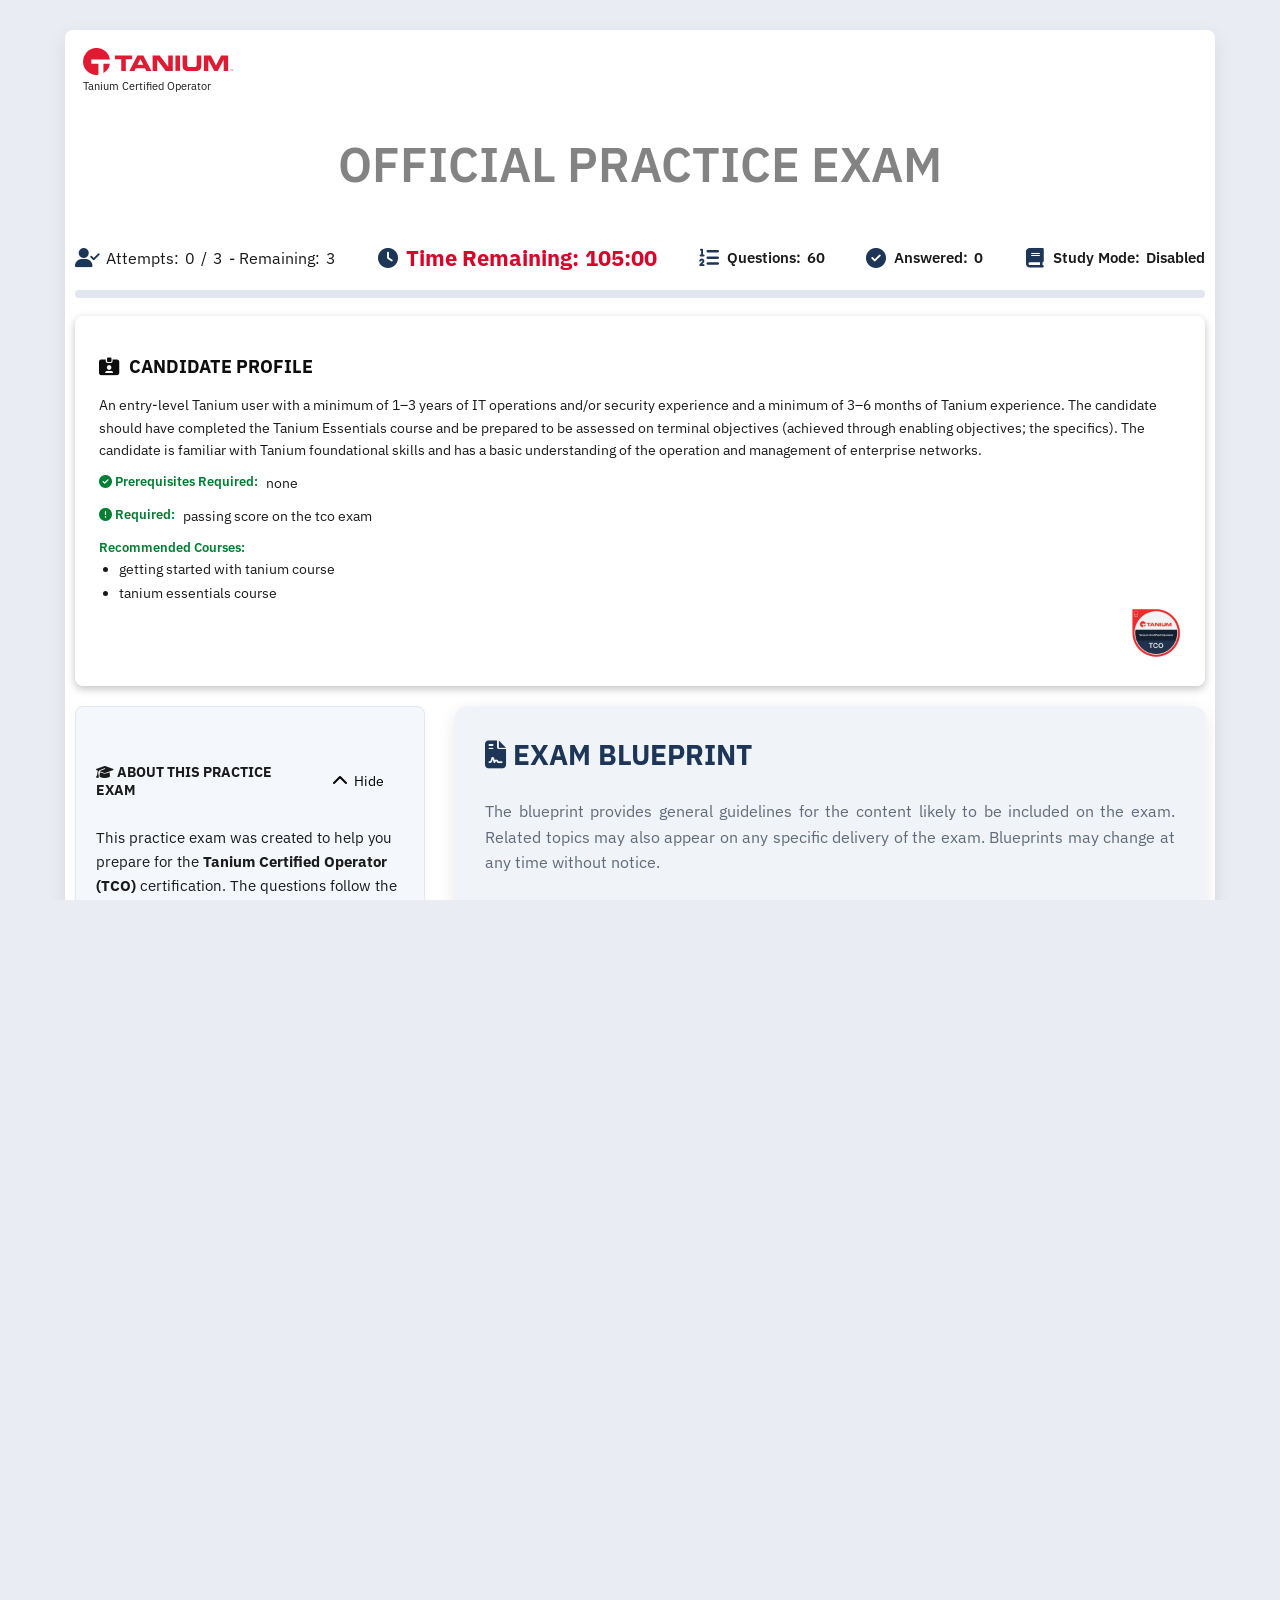
==== commit 2e19452f: "fix: alter locale button start simulation" ====
--- a/index.html
+++ b/index.html
@@ -167,12 +167,6 @@
                             </ul>
                         </div>
 
-                        <div class="intro-actions">
-                            <button type="button" id="startQuiz" class="start-quiz-btn">
-                                <i class="fa-solid fa-play"></i> Start Practice Exam
-                            </button>
-                        </div>
-
                     </div>
                 </section>
 
@@ -262,6 +256,12 @@
                     <div id="explanationContent"></div>
                 </section>
 
+                <div class="intro-actions">
+                    <button type="button" id="startQuiz" class="start-quiz-btn">
+                        <i class="fa-solid fa-play"></i> Start Practice Exam
+                    </button>
+                </div>
+
             </div>
 
         </div>
--- a/style.css
+++ b/style.css
@@ -506,7 +506,7 @@
 .start-quiz-btn {
     margin-bottom   : 32px;
     background-color: #303030;
-    color           : #e1e1e1;
+    color           : #e1e1e1f8;
     box-shadow      : rgba(0, 0, 0, 0.24) 0px 3px 8px;
     font-weight     : 300;
     font-family     : IBM Plex Sans, sans-serif;
@@ -595,6 +595,34 @@
 #questionNavigator:hover {
     background: #128596;
 }
+
+/* ========================================
+   START EXAM BUTTON WRAPPER
+======================================== */
+.start-exam-wrapper {
+    width          : 100%;
+    display        : flex;
+    justify-content: center;
+    margin-top     : 40px;
+    margin-bottom  : 20px;
+}
+
+.start-quiz-btn {
+    padding      : 14px 26px;
+    font-size    : 16px;
+    border-radius: 6px;
+    border       : none;
+    cursor       : pointer;
+
+    background: #004d17;
+    color     : #e1e1e1;
+    transition: 0.2s;
+}
+
+.start-quiz-btn:hover {
+    background: #009124;
+}
+
 
 /* ========================================
    OVERLAYS
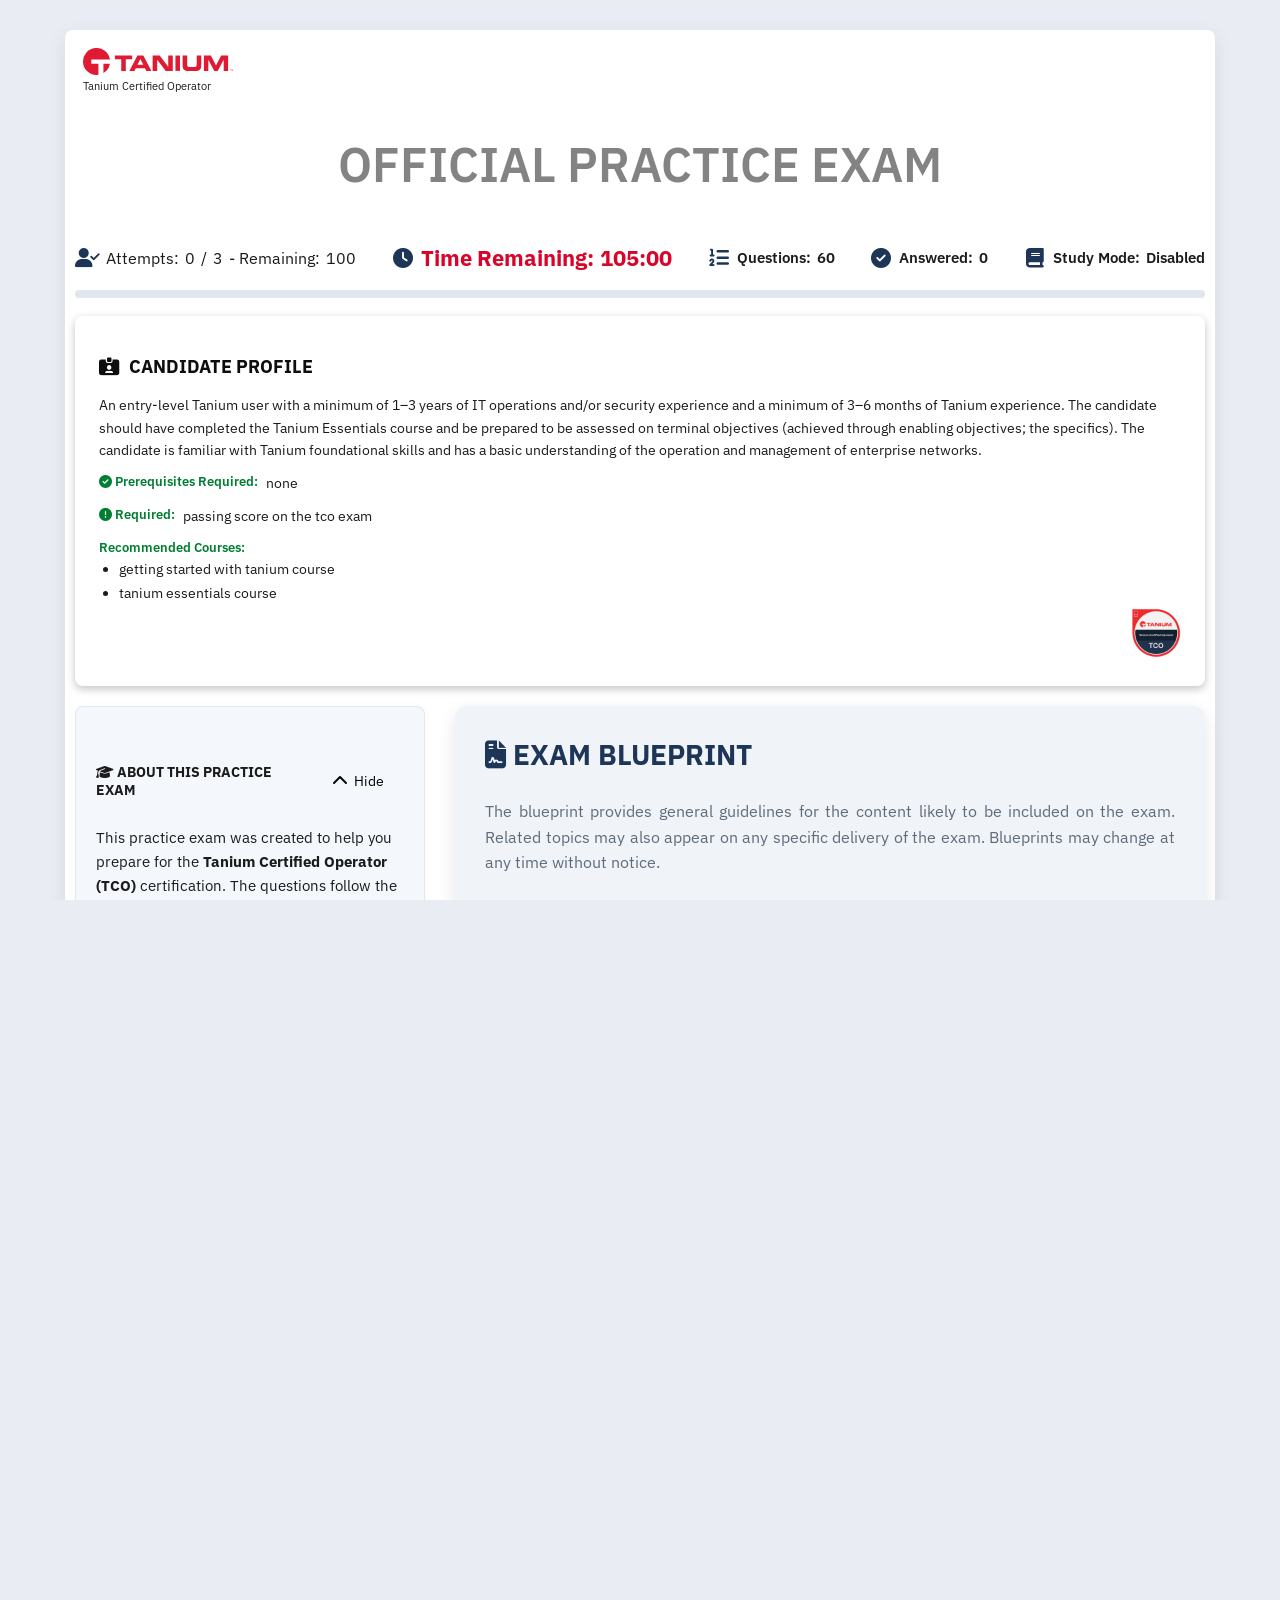
==== commit 4b2c5b9f: "feat: deployment with bettering" ====
--- a/index.html
+++ b/index.html
@@ -99,11 +99,23 @@
 
                 <!-- CONTROL BUTTONS -->
                 <section class="top-controls" id="topControls" style="display:none;">
-                    <button type="button" id="toggleStudyMode"><i class="fa-solid fa-book"></i> Enable Study
-                        Mode</button>
-                    <button type="button" id="openStats"><i class="fa-solid fa-chart-bar"></i> View Statistics</button>
-                    <button type="button" id="questionNavigator"><i class="fa-solid fa-list"></i> Question
-                        Navigator</button>
+                    <button type="button" id="toggleStudyMode">
+                        <i class="fa-solid fa-book"></i> Enable Study Mode
+                    </button>
+
+                    <button type="button" id="openStats">
+                        <i class="fa-solid fa-chart-bar"></i> View Statistics
+                    </button>
+
+                    <button type="button" id="questionNavigator">
+                        <i class="fa-solid fa-list"></i> Question Navigator
+                    </button>
+
+                    <!-- NOVO BOTÃO -->
+                    <button type="button" id="openHistory">
+                        <i class="fa-solid fa-clock-rotate-left"></i> Results History
+                    </button>
+
                 </section>
 
                 <!-- ABOUT THIS PRACTICE EXAM -->
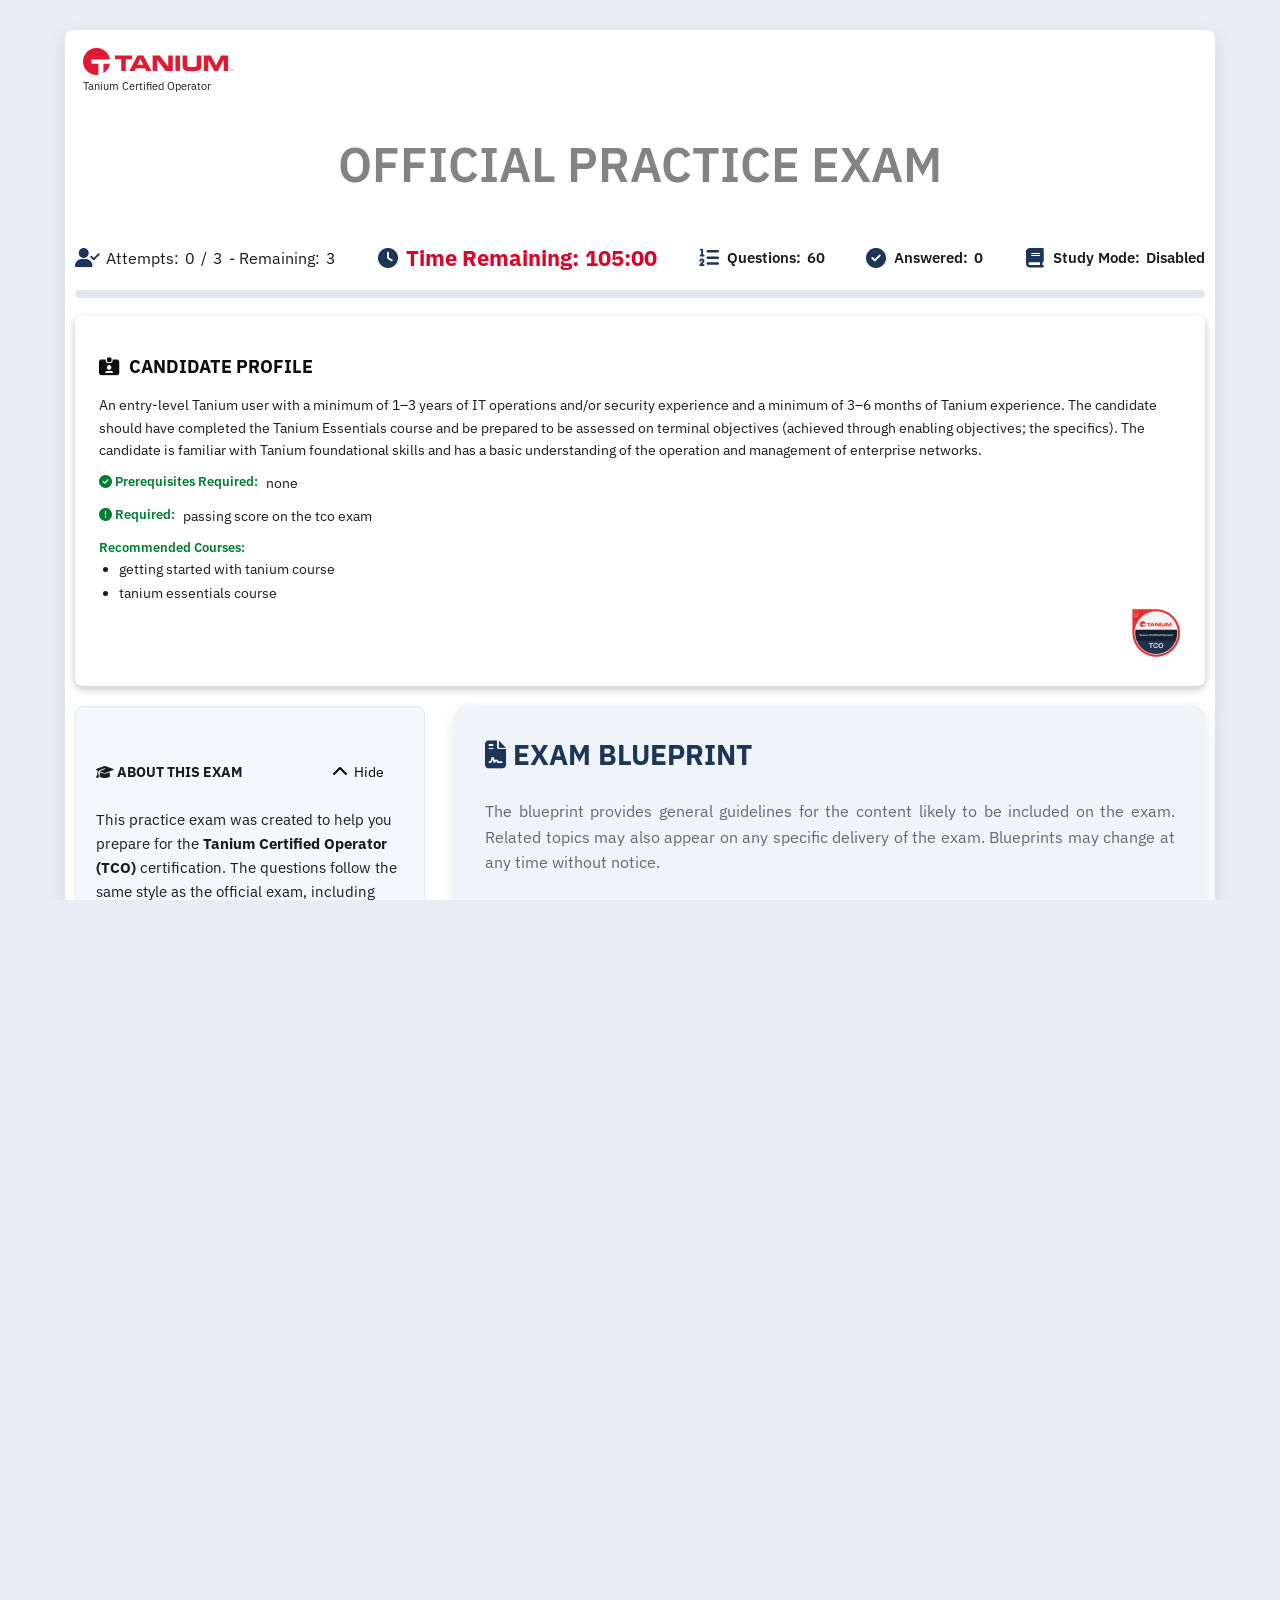
==== commit d5228f81: "feat: update styles modes" ====
--- a/index.html
+++ b/index.html
@@ -112,7 +112,7 @@
                     </button>
 
                     <!-- NOVO BOTÃO -->
-                    <button type="button" id="openHistory">
+                    <button type="button" id="openHistory" class="result-history-btn">
                         <i class="fa-solid fa-clock-rotate-left"></i> Results History
                     </button>
 
@@ -121,7 +121,7 @@
                 <!-- ABOUT THIS PRACTICE EXAM -->
                 <section class="exam-intro" id="examIntro">
                     <div class="intro-header">
-                        <h2><i class="fa-solid fa-graduation-cap"></i> About This Practice Exam</h2>
+                        <h2><i class="fa-solid fa-graduation-cap"></i> About This Exam</h2>
                         <button id="toggleIntro" class="toggle-intro"><i class="fa-solid fa-chevron-up"></i>
                             Hide</button>
                     </div>
@@ -197,7 +197,7 @@
                     <div class="blueprint-grid">
 
                         <div class="blueprint-item">
-                            <h3>ASKING QUESTIONS – 22%</h3>
+                            <h3>ASKING QUESTIONS <i class="fa-solid fa-arrow-right"></i> 22%</h3>
                             <ul>
                                 <li>Given a scenario, query endpoints for real-time information</li>
                                 <li>Given a scenario, use basic features of Tanium to gather relevant information</li>
@@ -207,7 +207,7 @@
                         </div>
 
                         <div class="blueprint-item">
-                            <h3>REFINING QUESTIONS – 23%</h3>
+                            <h3>REFINING QUESTIONS <i class="fa-solid fa-arrow-right"></i> 23%</h3>
                             <ul>
                                 <li>Given a scenario, target endpoints for questions or actions by using natural
                                     language questions or the question builder</li>
@@ -219,7 +219,7 @@
                         </div>
 
                         <div class="blueprint-item">
-                            <h3>TAKING ACTION – 15%</h3>
+                            <h3>TAKING ACTION <i class="fa-solid fa-arrow-right"></i> 15%</h3>
                             <ul>
                                 <li>Given a scenario, make changes to an endpoint</li>
                                 <li>Given a scenario, verify the state of an endpoint before and after making changes
@@ -229,7 +229,8 @@
                         </div>
 
                         <div class="blueprint-item">
-                            <h3>NAVIGATION AND BASIC MODULE FUNCTIONS – 23%</h3>
+                            <h3>NAVIGATION AND BASIC MODULE FUNCTIONS <i class="fa-solid fa-arrow-right"
+                                    style="color: gray;"></i> 23%</h3>
                             <ul>
                                 <li>Given a scenario, navigate to a module to perform a basic module specific task</li>
                                 <li>Interpret module specific historical results</li>
@@ -313,7 +314,8 @@
             <h2><i class="fa-solid fa-triangle-exclamation"></i> Warning</h2>
             <p>You have not answered all questions yet.</p>
             <div class="overlay-buttons">
-                <button type="button" id="closeWarning"><i class="fa-solid fa-arrow-right"></i> Continue Exam</button>
+                <button type="button" id="closeWarning"><i class="fa-solid fa-arrow-right"></i>
+                    Continue Exam</button>
             </div>
         </div>
     </div>
--- a/style.css
+++ b/style.css
@@ -64,6 +64,23 @@
     align-self   : flex-start;
     box-shadow   : 0 2px 8px rgba(0, 0, 0, 0.03);
     border       : 1px solid #e2e8f0;
+}
+
+.result-history-btn {
+    margin-bottom   : 32px;
+    background-color: #a7a7a7;
+    color           : #e1e1e1f8;
+    box-shadow      : rgba(0, 0, 0, 0.24) 0px 3px 8px;
+    font-weight     : 500;
+    font-family     : IBM Plex Sans, sans-serif;
+    display         : block;
+    margin-left     : auto;
+    margin-right    : auto;
+}
+
+.result-history-btn:hover {
+    background-color: #181818;
+    font-weight     : 500;
 }
 
 .logo-tanium {
@@ -267,6 +284,11 @@
     height        : 100%;
     /* Garante que todos os cards ocupem a altura total da célula do grid */
     box-sizing    : border-box;
+
+    i {
+        scale: 0.6;
+        color: #008a29;
+    }
 }
 
 #examBlueprint .blueprint-item:hover {
@@ -508,7 +530,7 @@
     background-color: #303030;
     color           : #e1e1e1f8;
     box-shadow      : rgba(0, 0, 0, 0.24) 0px 3px 8px;
-    font-weight     : 300;
+    font-weight     : 500;
     font-family     : IBM Plex Sans, sans-serif;
     display         : block;
     margin-left     : auto;
@@ -861,6 +883,35 @@
     cursor       : pointer;
 }
 
+.attempts-alert {
+    position     : fixed;
+    top          : 20px;
+    right        : 20px;
+    background   : #d32f2f;
+    color        : white;
+    padding      : 14px 20px;
+    border-radius: 8px;
+    font-weight  : 600;
+    box-shadow   : 0 6px 20px rgba(0, 0, 0, 0.25);
+    z-index      : 9999;
+    display      : flex;
+    align-items  : center;
+    gap          : 10px;
+    animation    : slideIn 0.4s ease;
+}
+
+@keyframes slideIn {
+    from {
+        transform: translateX(100%);
+        opacity  : 0;
+    }
+
+    to {
+        transform: translateX(0);
+        opacity  : 1;
+    }
+}
+
 /* ========================================
    MOBILE (<= 768px)
 ======================================== */
